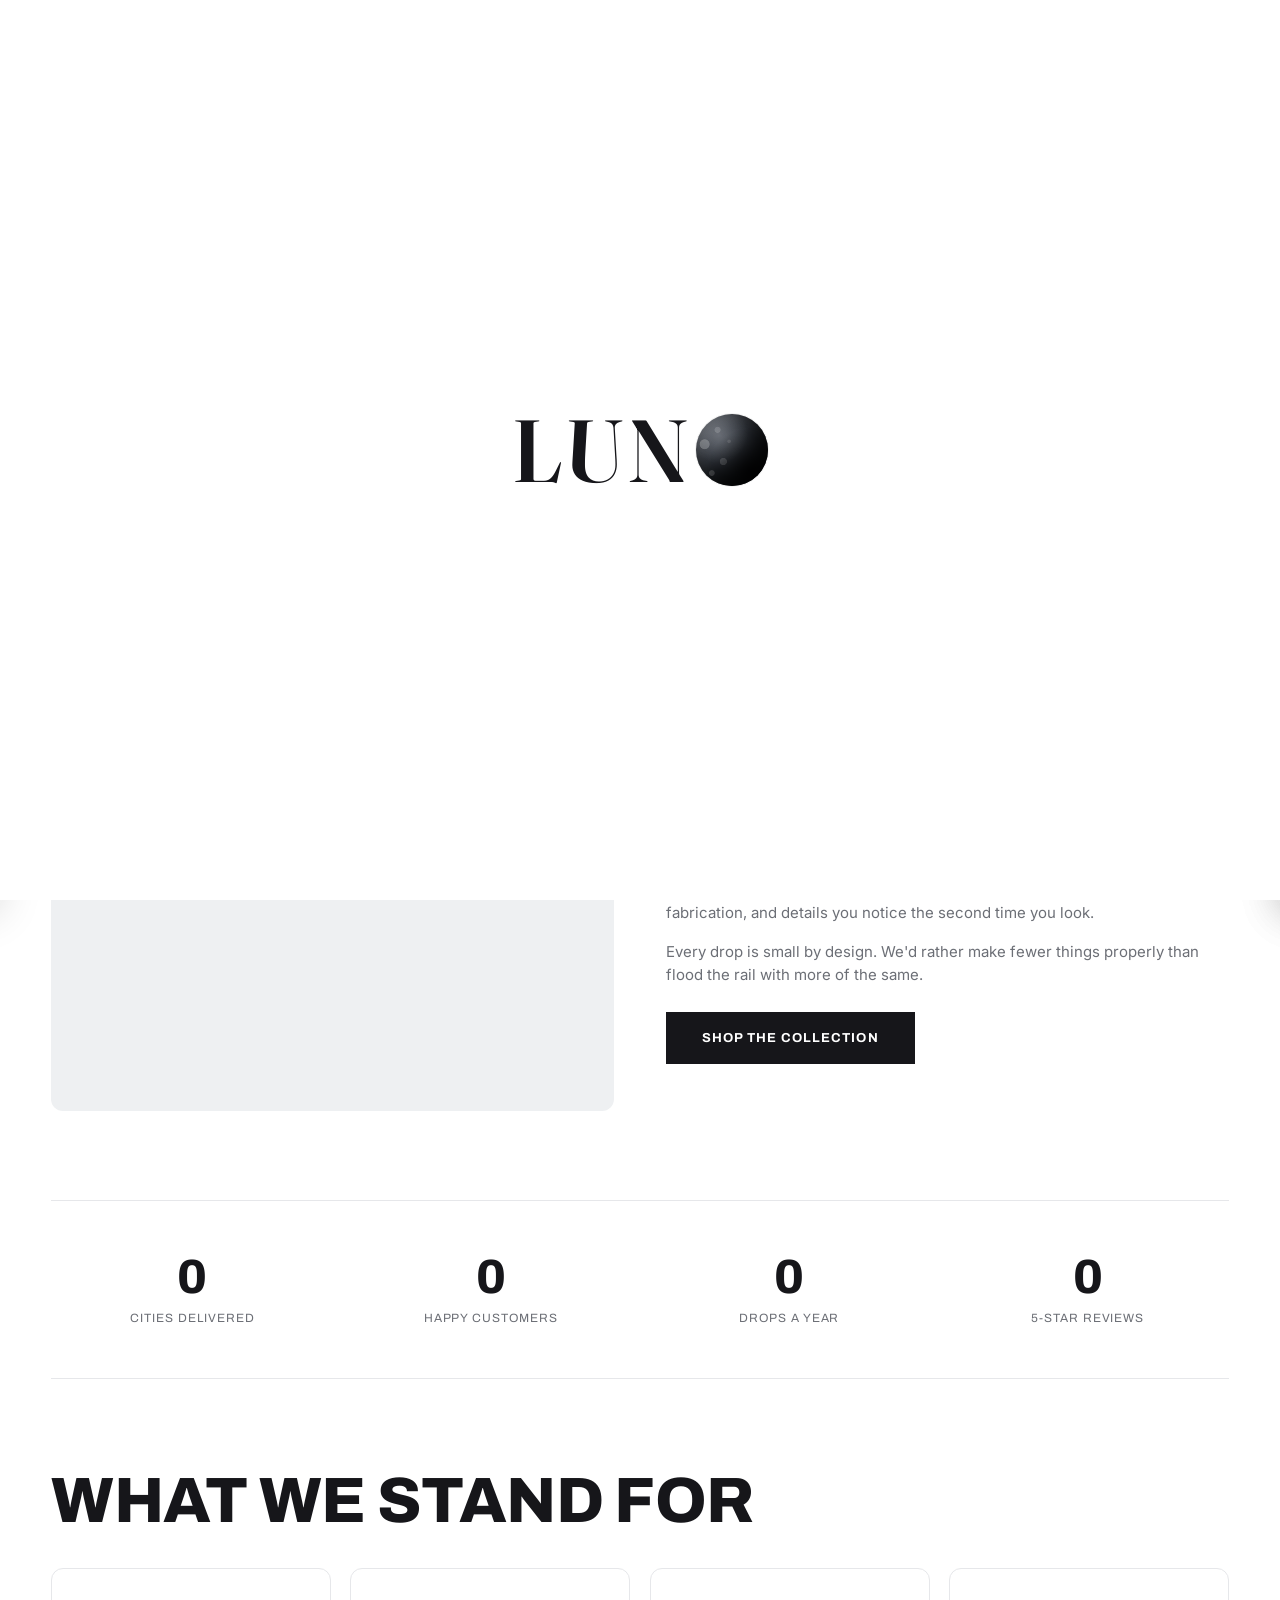
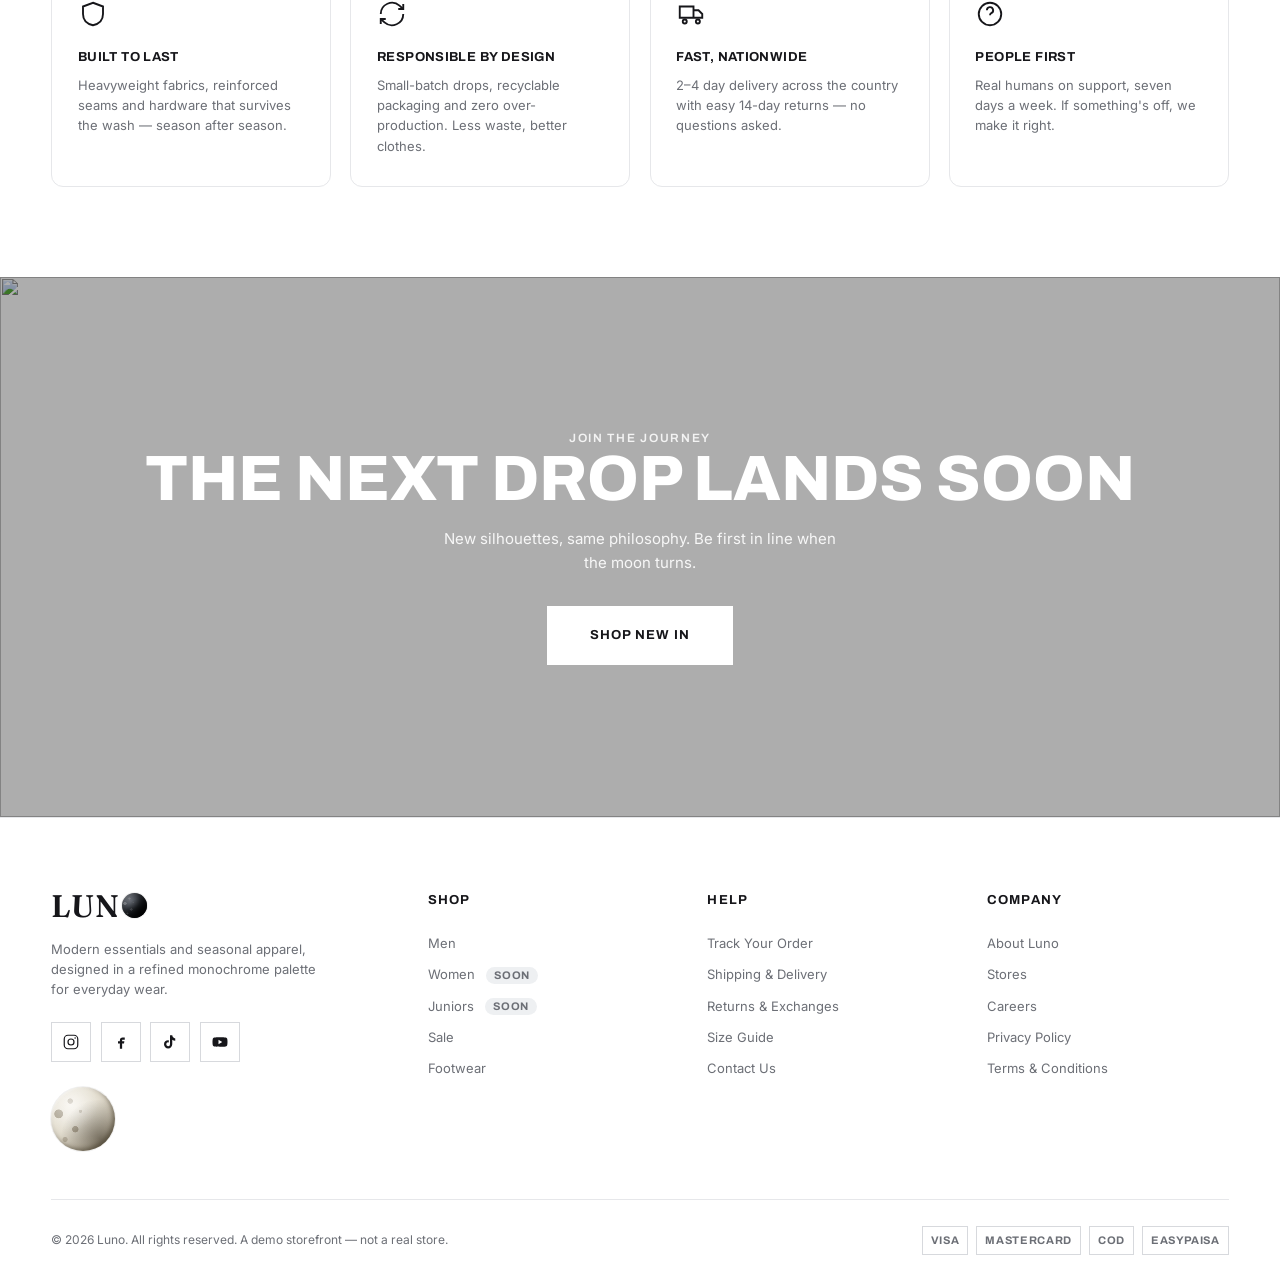
==== about.html @ 58b81e70 "0.0.5" ====
<!DOCTYPE html>
<html lang="en">
<head>
  <meta charset="UTF-8" />
  <meta name="viewport" content="width=device-width, initial-scale=1.0" />
  <title>About — Luno</title>
  <meta name="description" content="The story behind Luno — modern essentials designed by night, worn by day." />
  <link rel="preconnect" href="https://fonts.googleapis.com" />
  <link rel="preconnect" href="https://fonts.gstatic.com" crossorigin />
  <link href="https://fonts.googleapis.com/css2?family=Archivo:wght@400;500;600;700;800;900&family=Inter:wght@400;500;600;700&family=Fraunces:opsz,wght@9..144,500;9..144,600;9..144,700&display=swap" rel="stylesheet" />
  <link rel="stylesheet" href="assets/css/tokens.css" />
  <link rel="stylesheet" href="assets/css/main.css" />
</head>
<body>
  <div class="loader" id="luno-loader"></div>
  <div data-slot="header"></div>

  <main>
    <!-- Page hero with floating 3D moon -->
    <section class="page-hero">
      <div class="page-hero__inner">
        <span class="moon moon--float" aria-hidden="true"></span>
        <p class="eyebrow" style="margin-top:1.6rem">Our Story</p>
        <h1 class="page-hero__title">Designed by Night,<br>Worn by Day</h1>
        <p class="page-hero__sub">Luno started with a simple idea: everyday essentials should feel considered —
          quietly confident pieces you reach for without thinking twice.</p>
      </div>
    </section>

    <!-- Story split -->
    <section class="section container" style="padding-top:clamp(24px,4vw,48px)">
      <div class="split">
        <div class="split__img" data-tilt>
          <img src="https://picsum.photos/seed/luna-about/1200/900" alt="Inside the Luno studio" />
        </div>
        <div class="split__body">
          <p class="eyebrow">About Luno</p>
          <h2>Essentials with a Considered Edge</h2>
          <p>We design in a refined monochrome palette so every piece layers with the next.
            No loud logos, no throwaway trends — just precise fits, durable fabrication, and
            details you notice the second time you look.</p>
          <p>Every drop is small by design. We'd rather make fewer things properly than
            flood the rail with more of the same.</p>
          <a class="btn" href="collection.html?c=all&dept=men">Shop the Collection</a>
        </div>
      </div>
    </section>

    <!-- Animated stats -->
    <section class="container">
      <div class="stats">
        <div class="stat"><b data-count-to="120" data-suffix="+">0</b><span>Cities Delivered</span></div>
        <div class="stat"><b data-count-to="50" data-suffix="K+">0</b><span>Happy Customers</span></div>
        <div class="stat"><b data-count-to="24" data-suffix="">0</b><span>Drops a Year</span></div>
        <div class="stat"><b data-count-to="98" data-suffix="%">0</b><span>5-Star Reviews</span></div>
      </div>
    </section>

    <!-- Values -->
    <section class="section container">
      <div class="sec-head"><h2 class="sec-title">What We Stand For</h2></div>
      <div class="vcards">
        <div class="vcard" data-feature="shield"><span data-ico></span>
          <h3>Built to Last</h3>
          <p>Heavyweight fabrics, reinforced seams and hardware that survives the wash — season after season.</p>
        </div>
        <div class="vcard" data-feature="refresh"><span data-ico></span>
          <h3>Responsible by Design</h3>
          <p>Small-batch drops, recyclable packaging and zero over-production. Less waste, better clothes.</p>
        </div>
        <div class="vcard" data-feature="truck"><span data-ico></span>
          <h3>Fast, Nationwide</h3>
          <p>2–4 day delivery across the country with easy 14-day returns — no questions asked.</p>
        </div>
        <div class="vcard" data-feature="support"><span data-ico></span>
          <h3>People First</h3>
          <p>Real humans on support, seven days a week. If something's off, we make it right.</p>
        </div>
      </div>
    </section>

    <!-- CTA band -->
    <section class="lookbook">
      <img src="https://picsum.photos/seed/luna-about-cta/1920/1000" alt="" />
      <div class="lookbook__content">
        <p class="eyebrow" style="color:rgba(255,255,255,.85)">Join the Journey</p>
        <h2 class="lookbook__title">The Next Drop Lands Soon</h2>
        <p class="lookbook__text">New silhouettes, same philosophy. Be first in line when the moon turns.</p>
        <a class="btn btn--light btn--lg" href="collection.html?c=all&dept=men">Shop New In</a>
      </div>
    </section>
  </main>

  <div data-slot="footer"></div>

  <script src="assets/js/loader.js"></script>
  <script src="assets/js/data.js"></script>
  <script src="assets/js/store.js"></script>
  <script src="assets/js/ui.js"></script>
  <script src="assets/js/footer.js"></script>
  <script src="assets/js/fx.js"></script>
</body>
</html>
---- assets/css/tokens.css ----
/* ============================================================
   Luna — Design Tokens
   Monochrome, premium, whitespace-forward apparel aesthetic.
   ============================================================ */
:root {
  /* Surfaces */
  --bg: #ffffff;
  --bg-muted: #eef0f2;      /* cool light-grey product cards */
  --bg-muted-2: #e6e9ec;
  --bg-dark: #101012;       /* announcement bar / dark sections */

  /* Ink */
  --ink: #16161a;           /* primary text (near-black) */
  --ink-2: #6c6f76;         /* secondary / meta text */
  --ink-3: #9aa0a6;         /* tertiary / disabled */
  --on-dark: #f5f5f4;

  /* Lines */
  --line: #e6e7ea;
  --line-2: #d7d9dd;

  /* Accents */
  --accent: #16161a;        /* primary CTA = black */
  --sale: #b4232a;          /* discount / sale emphasis */
  --focus: #3b82f6;

  /* Typography */
  --font-body: 'Inter', system-ui, -apple-system, 'Segoe UI', Roboto, sans-serif;
  --font-display: 'Archivo', system-ui, sans-serif;
  --font-logo: 'Fraunces', Georgia, 'Times New Roman', serif;

  --fs-xxs: 0.6875rem;   /* 11px */
  --fs-xs: 0.75rem;      /* 12px */
  --fs-sm: 0.8125rem;    /* 13px */
  --fs-base: 0.9375rem;  /* 15px */
  --fs-md: 1.0625rem;    /* 17px */
  --fs-lg: 1.375rem;     /* 22px */
  --fs-xl: 2rem;         /* 32px */
  --fs-2xl: clamp(2.2rem, 5vw, 4rem);
  --fs-hero: clamp(2.75rem, 8vw, 6.5rem);

  --tracking-wide: 0.08em;
  --tracking-wider: 0.14em;

  /* Layout */
  --maxw: 1440px;
  --gutter: clamp(16px, 4vw, 56px);
  --header-h: 78px;
  --topbar-h: 38px;

  /* Motion */
  --ease: cubic-bezier(0.22, 0.61, 0.36, 1);
  --dur: 320ms;

  /* Elevation */
  --shadow-1: 0 1px 2px rgba(16, 16, 18, 0.06), 0 8px 24px rgba(16, 16, 18, 0.06);
  --shadow-2: 0 12px 40px rgba(16, 16, 18, 0.16);

  --radius: 0px;         /* Outfitters-like: sharp corners */
  --radius-pill: 999px;
}
---- assets/css/main.css ----
/* ============================================================
   Luna — Storefront Stylesheet
   ============================================================ */

/* ---------- Reset ---------- */
*, *::before, *::after { box-sizing: border-box; }
* { margin: 0; }
html { -webkit-text-size-adjust: 100%; scroll-behavior: smooth; }
body {
  font-family: var(--font-body);
  font-size: var(--fs-base);
  line-height: 1.55;
  color: var(--ink);
  background: var(--bg);
  -webkit-font-smoothing: antialiased;
  text-rendering: optimizeLegibility;
}
img, picture, svg { display: block; max-width: 100%; }
a { color: inherit; text-decoration: none; }
button { font: inherit; color: inherit; background: none; border: none; cursor: pointer; }
input, select { font: inherit; }
ul { list-style: none; padding: 0; }
:focus-visible { outline: 2px solid var(--focus); outline-offset: 2px; }

.container { width: 100%; max-width: var(--maxw); margin-inline: auto; padding-inline: var(--gutter); }
.eyebrow {
  font-family: var(--font-display);
  font-size: var(--fs-xs);
  letter-spacing: var(--tracking-wider);
  text-transform: uppercase;
  color: var(--ink-2);
  font-weight: 600;
}
.section { padding-block: clamp(48px, 7vw, 100px); }
.visually-hidden {
  position: absolute; width: 1px; height: 1px; padding: 0; margin: -1px;
  overflow: hidden; clip: rect(0 0 0 0); white-space: nowrap; border: 0;
}

/* ---------- Announcement bar (moving marquee) ---------- */
.topbar {
  height: var(--topbar-h);
  background: var(--bg-dark);
  color: var(--on-dark);
  display: flex;
  align-items: center;
  font-family: var(--font-display);
  font-size: var(--fs-xxs);
  letter-spacing: var(--tracking-wider);
  text-transform: uppercase;
  overflow: hidden;
}
.topbar__track {
  display: flex;
  flex: none;
  width: max-content;
  animation: ticker 32s linear infinite;
}
.topbar__msg { white-space: nowrap; padding: 0 2.4rem; position: relative; }
.topbar__msg::after {
  content: '✦'; position: absolute; right: -6px; top: 50%;
  transform: translateY(-50%); color: var(--ink-3); font-size: 9px;
}
@keyframes ticker { to { transform: translateX(-50%); } }

/* ---------- Header ---------- */
.header {
  position: sticky;
  top: 0;
  z-index: 60;
  height: var(--header-h);
  background: var(--bg);
  border-bottom: 1px solid var(--line);
  transition: background var(--dur) var(--ease), color var(--dur) var(--ease), border-color var(--dur) var(--ease);
}
.header__inner {
  height: 100%;
  display: grid;
  grid-template-columns: 1fr auto 1fr;
  align-items: center;
  gap: 1rem;
}
.header__left { display: flex; align-items: center; gap: 1.25rem; }
.header__right { display: flex; align-items: center; justify-content: flex-end; gap: 0.35rem; }

/* Overlay-over-hero layering: opaque marquee pinned on top, header below it.
   On scroll the marquee slides away and the (now solid) header docks to top. */
.has-overlay-header .topbar {
  position: fixed; top: 0; left: 0; right: 0; z-index: 70;
  transition: transform var(--dur) var(--ease);
}
.has-overlay-header .header {
  position: fixed; top: var(--topbar-h); left: 0; right: 0; z-index: 60;
}
.has-overlay-header.nav-solid .topbar { transform: translateY(-100%); }
.has-overlay-header.nav-solid .header { top: 0; }

/* Transparent look while over the hero */
.header--overlay {
  background: transparent;
  border-color: transparent;
  color: var(--on-dark);
}
.header--overlay .logo,
.header--overlay .nav__link,
.header--overlay .iconbtn { color: var(--on-dark); }
.header--overlay .search { background: rgba(255,255,255,0.12); border-color: rgba(255,255,255,0.35); color: var(--on-dark); }
.header--overlay .search input::placeholder { color: rgba(245,245,244,0.75); }
.header--overlay .search__icon { color: var(--on-dark); }

.logo {
  font-family: var(--font-logo);
  font-weight: 600;
  font-size: 1.95rem;
  line-height: 1;
  color: var(--ink);
  display: inline-flex;
  align-items: center;
}
.logo__word { display: inline-flex; align-items: center; letter-spacing: 0.03em; }
.logo__word .moon--o { width: 0.8em; height: 0.8em; margin-left: 0.05em; vertical-align: middle; }

/* Nav */
.nav { display: flex; gap: 2.25rem; }
.nav__link {
  font-family: var(--font-display);
  font-weight: 700;
  font-size: var(--fs-sm);
  letter-spacing: var(--tracking-wide);
  text-transform: uppercase;
  padding: 0.35rem 0;
  position: relative;
}
.nav__link::after {
  content: '';
  position: absolute; left: 0; bottom: -0.4rem;
  width: 100%; height: 2px; background: currentColor;
  transform: scaleX(0); transform-origin: left;
  transition: transform var(--dur) var(--ease);
}
.nav__link:hover::after, .nav__link.is-active::after { transform: scaleX(1); }

/* Header icons */
.iconbtn {
  position: relative;
  width: 42px; height: 42px;
  display: inline-grid; place-items: center;
  color: var(--ink);
  border-radius: var(--radius-pill);
  transition: background var(--dur) var(--ease);
}
.iconbtn:hover { background: rgba(0,0,0,0.06); }
.header--overlay .iconbtn:hover { background: rgba(255,255,255,0.14); }
.iconbtn svg { width: 21px; height: 21px; }
.iconbtn__badge {
  position: absolute; top: 4px; right: 4px;
  min-width: 17px; height: 17px; padding: 0 4px;
  background: var(--ink); color: var(--bg);
  font-family: var(--font-display); font-size: 10px; font-weight: 700;
  border-radius: var(--radius-pill);
  display: grid; place-items: center;
  border: 1.5px solid var(--bg);
}
.header--overlay .iconbtn__badge { background: var(--on-dark); color: var(--ink); border-color: transparent; }

/* Search */
.search {
  display: flex; align-items: center; gap: 0.5rem;
  height: 42px; padding: 0 0.9rem;
  border: 1px solid var(--line-2);
  background: var(--bg);
  min-width: 210px;
  transition: all var(--dur) var(--ease);
}
.search__icon { width: 18px; height: 18px; color: var(--ink-2); flex: none; }
.search input {
  border: none; background: none; outline: none; width: 100%;
  font-size: var(--fs-sm); color: inherit;
}
.hamburger { width: 42px; height: 42px; display: none; place-items: center; }
.hamburger svg { width: 22px; height: 22px; }

/* ---------- Hero ---------- */
.hero { position: relative; height: 100svh; min-height: 560px; overflow: hidden; background: var(--bg-muted); }
.hero__slides { height: 100%; }
.hero__slide {
  position: absolute; inset: 0;
  opacity: 0; visibility: hidden;
  transition: opacity 900ms var(--ease);
}
.hero__slide.is-active { opacity: 1; visibility: visible; }
.hero__img { width: 100%; height: 100%; object-fit: cover; }
.hero__slide::after {
  content: ''; position: absolute; inset: 0;
  background: linear-gradient(180deg, rgba(0,0,0,0.28) 0%, rgba(0,0,0,0.05) 30%, rgba(0,0,0,0.15) 100%);
}
.hero__content {
  position: absolute; inset: 0; z-index: 2;
  display: grid; place-items: center; text-align: center;
  color: #fff; padding: var(--gutter);
}
.hero__eyebrow { color: rgba(255,255,255,0.85); letter-spacing: var(--tracking-wider); margin-bottom: 1rem; }
.hero__title {
  font-family: var(--font-display);
  font-weight: 500;
  font-size: var(--fs-hero);
  line-height: 0.98;
  letter-spacing: -0.01em;
  text-shadow: 0 2px 30px rgba(0,0,0,0.25);
}
.hero__cta { margin-top: 2rem; }
.hero__dots {
  position: absolute; bottom: 28px; left: 0; right: 0; z-index: 3;
  display: flex; gap: 10px; justify-content: center;
}
.hero__dot {
  width: 9px; height: 9px; border-radius: 50%;
  background: rgba(255,255,255,0.5);
  transition: all var(--dur) var(--ease);
}
.hero__dot.is-active { background: #fff; width: 26px; border-radius: 6px; }

/* ---------- Buttons ---------- */
.btn {
  display: inline-flex; align-items: center; justify-content: center; gap: 0.5rem;
  font-family: var(--font-display);
  font-weight: 700; font-size: var(--fs-sm);
  letter-spacing: var(--tracking-wide); text-transform: uppercase;
  padding: 0.95rem 2.2rem;
  background: var(--ink); color: var(--bg);
  border: 1px solid var(--ink);
  transition: all var(--dur) var(--ease);
}
.btn:hover { background: transparent; color: var(--ink); }
.btn--light { background: #fff; color: var(--ink); border-color: #fff; }
.btn--light:hover { background: transparent; color: #fff; }
.btn--outline { background: transparent; color: var(--ink); }
.btn--outline:hover { background: var(--ink); color: var(--bg); }
.btn--block { width: 100%; }
.btn--lg { padding: 1.15rem 2.6rem; }

/* ---------- Section heading ---------- */
.sec-head { display: flex; align-items: flex-end; justify-content: space-between; gap: 1rem; margin-bottom: 2.2rem; flex-wrap: wrap; }
.sec-title {
  font-family: var(--font-display);
  font-weight: 800;
  font-size: var(--fs-2xl);
  line-height: 1;
  letter-spacing: -0.01em;
  text-transform: uppercase;
}
.sec-link {
  font-family: var(--font-display); font-weight: 700; font-size: var(--fs-sm);
  letter-spacing: var(--tracking-wide); text-transform: uppercase;
  border-bottom: 2px solid var(--ink); padding-bottom: 2px;
}

/* ---------- Marquee strip ---------- */
.strip { background: var(--bg-dark); color: var(--on-dark); overflow: hidden; padding-block: 0.9rem; }
.strip__track { display: flex; gap: 3rem; width: max-content; animation: marquee 26s linear infinite; }
.strip__item { font-family: var(--font-display); font-weight: 800; text-transform: uppercase; letter-spacing: var(--tracking-wide); font-size: var(--fs-md); white-space: nowrap; display: inline-flex; align-items: center; gap: 3rem; }
.strip__item::after { content: '✦'; color: var(--ink-3); }
@keyframes marquee { to { transform: translateX(-50%); } }

/* ---------- Category tiles ---------- */
.cat-grid { display: grid; grid-template-columns: repeat(3, 1fr); gap: clamp(10px, 1.4vw, 18px); }
.cat-tile { position: relative; aspect-ratio: 3/4; overflow: hidden; background: var(--bg-muted); display: block; }
.cat-tile img { width: 100%; height: 100%; object-fit: cover; transition: transform 700ms var(--ease); }
.cat-tile:hover img { transform: scale(1.05); }
.cat-tile__label {
  position: absolute; left: 0; right: 0; bottom: 0; z-index: 2;
  padding: 1.5rem; color: #fff;
  background: linear-gradient(0deg, rgba(0,0,0,0.55), transparent);
  font-family: var(--font-display); font-weight: 800; text-transform: uppercase;
  font-size: var(--fs-lg); letter-spacing: var(--tracking-wide);
  display: flex; align-items: center; justify-content: space-between;
}
.cat-tile__label span:last-child { transition: transform var(--dur) var(--ease); }
.cat-tile:hover .cat-tile__label span:last-child { transform: translateX(6px); }

/* ---------- Product card ---------- */
.prod {
  display: flex; flex-direction: column;
  position: relative;
}
.prod__media {
  position: relative; aspect-ratio: 3/4; overflow: hidden;
  background: var(--bg-muted); display: block;
}
.prod__img {
  width: 100%; height: 100%; object-fit: cover;
  transition: opacity var(--dur) var(--ease);
}
.prod__img--hover { position: absolute; inset: 0; opacity: 0; }
.prod:hover .prod__img--hover { opacity: 1; }
.prod__badge {
  position: absolute; top: 12px; left: 12px; z-index: 3;
  background: var(--ink); color: var(--bg);
  font-family: var(--font-display); font-weight: 700; font-size: var(--fs-xxs);
  letter-spacing: var(--tracking-wide); text-transform: uppercase;
  padding: 0.3rem 0.6rem;
}
.prod__badge--sale { background: var(--sale); }
.prod__wish {
  position: absolute; top: 10px; right: 10px; z-index: 3;
  width: 38px; height: 38px; display: grid; place-items: center;
  background: rgba(255,255,255,0.85); color: var(--ink);
  border-radius: var(--radius-pill);
  opacity: 0; transform: translateY(-4px);
  transition: all var(--dur) var(--ease); backdrop-filter: blur(4px);
}
.prod:hover .prod__wish { opacity: 1; transform: none; }
.prod__wish svg { width: 18px; height: 18px; fill: none; stroke: currentColor; stroke-width: 1.6; }
.prod__wish.is-active { color: var(--sale); }
.prod__wish.is-active svg { fill: currentColor; stroke: currentColor; }
.prod__add {
  position: absolute; left: 0; right: 0; bottom: 0; z-index: 3;
  display: flex; align-items: center; justify-content: center; gap: 0.6rem;
  background: #fff; color: var(--ink);
  font-family: var(--font-display); font-weight: 700; font-size: var(--fs-sm);
  letter-spacing: var(--tracking-wide); text-transform: uppercase;
  padding: 0.95rem; border-top: 1px solid var(--line);
  transform: translateY(100%); opacity: 0;
  transition: all var(--dur) var(--ease);
}
.prod__add svg { width: 17px; height: 17px; }
.prod:hover .prod__add { transform: none; opacity: 1; }
.prod__add:hover { background: var(--ink); color: #fff; }
.prod__info { padding: 0.9rem 0.1rem 0; }
.prod__name {
  font-family: var(--font-display); font-weight: 700; font-size: var(--fs-sm);
  text-transform: uppercase; letter-spacing: 0.02em; line-height: 1.3;
}
.prod__sub { color: var(--ink-2); font-size: var(--fs-xs); text-transform: uppercase; letter-spacing: 0.04em; margin-top: 3px; }
.prod__price { margin-top: 0.55rem; display: flex; align-items: baseline; gap: 0.55rem; flex-wrap: wrap; }
.prod__price b { font-family: var(--font-display); font-weight: 700; font-size: var(--fs-base); }
.prod__price del { color: var(--ink-3); font-size: var(--fs-xs); }
.prod__price .off { color: var(--sale); font-family: var(--font-display); font-weight: 700; font-size: var(--fs-xs); }

/* ---------- Product grid ---------- */
.grid-products { display: grid; grid-template-columns: repeat(4, 1fr); gap: clamp(12px, 1.6vw, 26px) clamp(10px, 1.2vw, 18px); }
.grid-products[data-cols="3"] { grid-template-columns: repeat(3, 1fr); }
.grid-products[data-cols="2"] { grid-template-columns: repeat(2, 1fr); }

/* ---------- Horizontal carousel ---------- */
.carousel { position: relative; }
.carousel__track {
  display: grid; grid-auto-flow: column;
  grid-auto-columns: minmax(230px, 1fr);
  gap: clamp(10px, 1.4vw, 18px);
  overflow-x: auto; scroll-snap-type: x mandatory;
  scrollbar-width: none; padding-bottom: 4px;
}
.carousel__track::-webkit-scrollbar { display: none; }
.carousel__track > * { scroll-snap-align: start; }
.carousel__nav { display: flex; gap: 0.5rem; }
.cbtn { width: 44px; height: 44px; border: 1px solid var(--line-2); display: grid; place-items: center; transition: all var(--dur) var(--ease); }
.cbtn:hover { background: var(--ink); color: #fff; border-color: var(--ink); }
.cbtn svg { width: 18px; height: 18px; }

/* ---------- Categories in focus (split) ---------- */
.focus { display: grid; grid-template-columns: 0.9fr 1.4fr; gap: clamp(20px, 3vw, 48px); align-items: stretch; }
.focus__left { position: relative; aspect-ratio: 3/4; overflow: hidden; background: var(--bg-muted); }
.focus__left img { width: 100%; height: 100%; object-fit: cover; }
.focus__tabs { display: flex; flex-direction: column; gap: 0.4rem; margin: 1.6rem 0 2rem; }
.focus__tab {
  font-family: var(--font-display); font-weight: 800;
  font-size: clamp(1.4rem, 2.4vw, 2rem); text-transform: uppercase; letter-spacing: -0.01em;
  color: var(--ink-3); text-align: left; transition: color var(--dur) var(--ease); width: max-content;
}
.focus__tab.is-active { color: var(--ink); text-decoration: underline; text-underline-offset: 6px; }
.focus__tab:hover { color: var(--ink); }

/* ---------- Lookbook banner ---------- */
.lookbook { position: relative; min-height: 60vh; display: grid; place-items: center; overflow: hidden; color: #fff; text-align: center; }
.lookbook img { position: absolute; inset: 0; width: 100%; height: 100%; object-fit: cover; }
.lookbook::after { content: ''; position: absolute; inset: 0; background: rgba(0,0,0,0.32); }
.lookbook__content { position: relative; z-index: 2; padding: var(--gutter); }
.lookbook__title { font-family: var(--font-display); font-weight: 800; font-size: var(--fs-2xl); text-transform: uppercase; line-height: 1; }
.lookbook__text { max-width: 46ch; margin: 1rem auto 2rem; color: rgba(255,255,255,0.9); }

/* ---------- Newsletter ---------- */
.newsletter { background: var(--bg-dark); color: var(--on-dark); }
.newsletter__inner { display: grid; grid-template-columns: 1fr 1fr; gap: clamp(24px, 4vw, 64px); align-items: center; }
.newsletter h2 { font-family: var(--font-display); font-weight: 800; font-size: var(--fs-2xl); text-transform: uppercase; line-height: 1; }
.newsletter p { color: rgba(245,245,244,0.7); margin-top: 0.8rem; }
.news-form { display: flex; gap: 0; border: 1px solid rgba(255,255,255,0.3); }
.news-form input { flex: 1; background: transparent; border: none; outline: none; color: #fff; padding: 1.1rem 1.2rem; }
.news-form input::placeholder { color: rgba(245,245,244,0.5); }
.news-form button { padding: 0 1.8rem; background: #fff; color: var(--ink); font-family: var(--font-display); font-weight: 700; text-transform: uppercase; letter-spacing: var(--tracking-wide); font-size: var(--fs-sm); }

/* ---------- Feature row ---------- */
.features { display: grid; grid-template-columns: repeat(4, 1fr); gap: 1rem; border-top: 1px solid var(--line); border-bottom: 1px solid var(--line); }
.feature { display: flex; align-items: center; gap: 0.9rem; padding: 1.6rem 0.5rem; }
.feature svg { width: 26px; height: 26px; flex: none; stroke: var(--ink); }
.feature h4 { font-family: var(--font-display); font-weight: 700; font-size: var(--fs-sm); text-transform: uppercase; letter-spacing: 0.03em; }
.feature p { color: var(--ink-2); font-size: var(--fs-xs); }

/* ---------- Footer ---------- */
.footer { background: var(--bg); border-top: 1px solid var(--line); padding-top: clamp(40px, 6vw, 72px); }
.footer__top { display: grid; grid-template-columns: 1.4fr repeat(3, 1fr); gap: clamp(24px, 3vw, 48px); padding-bottom: 3rem; }
.footer__brand .logo { color: var(--ink); }
.footer__brand p { color: var(--ink-2); max-width: 34ch; margin-top: 1rem; font-size: var(--fs-sm); }
.footer__social { display: flex; gap: 0.6rem; margin-top: 1.4rem; }
.footer__social a { width: 40px; height: 40px; border: 1px solid var(--line-2); display: grid; place-items: center; transition: all var(--dur) var(--ease); }
.footer__social a:hover { background: var(--ink); color: #fff; }
.footer__social svg { width: 18px; height: 18px; }
.footer__col h5 { font-family: var(--font-display); font-weight: 700; font-size: var(--fs-sm); text-transform: uppercase; letter-spacing: var(--tracking-wide); margin-bottom: 1.1rem; }
.footer__col a { display: block; color: var(--ink-2); font-size: var(--fs-sm); padding: 0.35rem 0; transition: color var(--dur) var(--ease); }
.footer__col a:hover { color: var(--ink); }
.footer__bottom { border-top: 1px solid var(--line); padding-block: 1.6rem; display: flex; align-items: center; justify-content: space-between; gap: 1rem; flex-wrap: wrap; }
.footer__bottom p { color: var(--ink-2); font-size: var(--fs-xs); }
.footer__pay { display: flex; gap: 0.5rem; align-items: center; }
.footer__pay span { font-family: var(--font-display); font-weight: 700; font-size: var(--fs-xxs); letter-spacing: 0.06em; color: var(--ink-2); border: 1px solid var(--line-2); padding: 0.3rem 0.5rem; }

/* ---------- Breadcrumb ---------- */
.crumb { display: flex; gap: 0.4rem; font-family: var(--font-display); font-size: var(--fs-xs); text-transform: uppercase; letter-spacing: 0.05em; color: var(--ink-2); padding-block: 1.4rem; }
.crumb a:hover { color: var(--ink); }
.crumb b { color: var(--ink); font-weight: 700; }

/* ---------- Collection toolbar ---------- */
.tabbar { display: flex; gap: 1.6rem; overflow-x: auto; border-bottom: 1px solid var(--line); scrollbar-width: none; }
.tabbar::-webkit-scrollbar { display: none; }
.tab {
  font-family: var(--font-display); font-weight: 700; font-size: var(--fs-sm);
  text-transform: uppercase; letter-spacing: 0.04em; color: var(--ink-2);
  padding: 1rem 0; white-space: nowrap; position: relative;
}
.tab.is-active { color: var(--ink); }
.tab.is-active::after { content: ''; position: absolute; left: 0; bottom: -1px; width: 100%; height: 2px; background: var(--ink); }
.toolbar { display: flex; align-items: center; justify-content: space-between; gap: 1rem; padding-block: 1.2rem; flex-wrap: wrap; }
.toolbar__count { color: var(--ink-2); font-size: var(--fs-sm); }
.toolbar__right { display: flex; align-items: center; gap: 1rem; }
.select {
  appearance: none; border: 1px solid var(--line-2); background: var(--bg);
  padding: 0.6rem 2.2rem 0.6rem 0.9rem; font-size: var(--fs-sm);
  font-family: var(--font-display); text-transform: uppercase; letter-spacing: 0.03em; font-weight: 600;
  background-image: url("data:image/svg+xml,%3Csvg xmlns='http://www.w3.org/2000/svg' width='12' height='12' viewBox='0 0 24 24' fill='none' stroke='%2316161a' stroke-width='2'%3E%3Cpath d='M6 9l6 6 6-6'/%3E%3C/svg%3E");
  background-repeat: no-repeat; background-position: right 0.7rem center;
}
.layoutbtns { display: flex; gap: 0.3rem; }
.layoutbtns button { width: 38px; height: 38px; display: grid; place-items: center; border: 1px solid var(--line-2); color: var(--ink-2); }
.layoutbtns button.is-active { border-color: var(--ink); color: var(--ink); }
.layoutbtns svg { width: 18px; height: 18px; }

/* ---------- Cart / Wishlist drawer ---------- */
.overlay {
  position: fixed; inset: 0; z-index: 90;
  background: rgba(16,16,18,0.5);
  opacity: 0; visibility: hidden; transition: opacity var(--dur) var(--ease);
}
.overlay.is-open { opacity: 1; visibility: visible; }
.drawer {
  position: fixed; top: 0; right: 0; z-index: 100;
  width: min(430px, 100%); height: 100%;
  background: var(--bg); display: flex; flex-direction: column;
  transform: translateX(100%); transition: transform var(--dur) var(--ease);
  box-shadow: var(--shadow-2);
}
.drawer.is-open { transform: none; }
.drawer__head { display: flex; align-items: center; justify-content: space-between; padding: 1.3rem 1.5rem; border-bottom: 1px solid var(--line); }
.drawer__head h3 { font-family: var(--font-display); font-weight: 800; text-transform: uppercase; letter-spacing: var(--tracking-wide); font-size: var(--fs-md); }
.drawer__body { flex: 1; overflow-y: auto; padding: 1.5rem; }
.drawer__foot { border-top: 1px solid var(--line); padding: 1.5rem; }
.drawer__row { display: flex; justify-content: space-between; margin-bottom: 1rem; font-family: var(--font-display); }
.drawer__row.total { font-weight: 800; font-size: var(--fs-md); text-transform: uppercase; }
.drawer__empty { text-align: center; color: var(--ink-2); padding: 4rem 1rem; }

.cart-item { display: grid; grid-template-columns: 74px 1fr auto; gap: 1rem; padding: 1rem 0; border-bottom: 1px solid var(--line); }
.cart-item__img { aspect-ratio: 3/4; background: var(--bg-muted); overflow: hidden; }
.cart-item__img img { width: 100%; height: 100%; object-fit: cover; }
.cart-item__name { font-family: var(--font-display); font-weight: 700; text-transform: uppercase; font-size: var(--fs-xs); line-height: 1.3; }
.cart-item__meta { color: var(--ink-2); font-size: var(--fs-xs); margin-top: 3px; }
.cart-item__price { font-family: var(--font-display); font-weight: 700; font-size: var(--fs-sm); margin-top: 0.4rem; }
.qty { display: inline-flex; align-items: center; border: 1px solid var(--line-2); margin-top: 0.5rem; }
.qty button { width: 28px; height: 28px; display: grid; place-items: center; font-size: 1rem; }
.qty span { min-width: 30px; text-align: center; font-size: var(--fs-sm); font-family: var(--font-display); }
.cart-item__remove { color: var(--ink-3); font-size: var(--fs-xs); text-decoration: underline; align-self: start; }

/* ---------- Toast ---------- */
.toast {
  position: fixed; bottom: 24px; left: 50%; transform: translate(-50%, 20px);
  z-index: 120; background: var(--ink); color: var(--bg);
  padding: 0.9rem 1.4rem; font-family: var(--font-display); font-weight: 600;
  font-size: var(--fs-sm); letter-spacing: 0.02em;
  opacity: 0; visibility: hidden; transition: all var(--dur) var(--ease);
  display: flex; align-items: center; gap: 0.6rem;
}
.toast.is-open { opacity: 1; visibility: visible; transform: translate(-50%, 0); }
.toast svg { width: 18px; height: 18px; }

/* ---------- Mobile menu ---------- */
.mmenu {
  position: fixed; top: 0; left: 0; z-index: 100;
  width: min(360px, 100%); height: 100%; background: var(--bg);
  transform: translateX(-100%); transition: transform var(--dur) var(--ease);
  display: flex; flex-direction: column; box-shadow: var(--shadow-2);
}
.mmenu.is-open { transform: none; }
.mmenu__head { display: flex; align-items: center; justify-content: space-between; padding: 1.3rem 1.5rem; border-bottom: 1px solid var(--line); }
.mmenu__body { padding: 1rem 1.5rem; }
.mmenu__link { display: flex; align-items: center; justify-content: space-between; font-family: var(--font-display); font-weight: 800; text-transform: uppercase; font-size: 1.4rem; padding: 1rem 0; border-bottom: 1px solid var(--line); }

/* ---------- Product detail page ---------- */
.pdp { display: grid; grid-template-columns: 1.15fr 1fr; gap: clamp(24px, 4vw, 64px); padding-block: 2rem; }
.pdp__gallery { display: grid; grid-template-columns: 74px 1fr; gap: 1rem; align-items: start; }
.pdp__thumbs { display: flex; flex-direction: column; gap: 0.7rem; }
.pdp__thumb { aspect-ratio: 3/4; background: var(--bg-muted); overflow: hidden; border: 1px solid transparent; cursor: pointer; }
.pdp__thumb.is-active { border-color: var(--ink); }
.pdp__thumb img { width: 100%; height: 100%; object-fit: cover; }
.pdp__main { aspect-ratio: 3/4; background: var(--bg-muted); overflow: hidden; }
.pdp__main img { width: 100%; height: 100%; object-fit: cover; }
.pdp__title { font-family: var(--font-display); font-weight: 800; text-transform: uppercase; font-size: var(--fs-xl); line-height: 1.05; letter-spacing: -0.01em; }
.pdp__sub { color: var(--ink-2); text-transform: uppercase; letter-spacing: 0.05em; font-size: var(--fs-sm); margin-top: 0.5rem; }
.pdp__price { display: flex; align-items: baseline; gap: 0.7rem; margin: 1.3rem 0; }
.pdp__price b { font-family: var(--font-display); font-weight: 800; font-size: var(--fs-lg); }
.pdp__price del { color: var(--ink-3); }
.pdp__price .off { color: var(--sale); font-family: var(--font-display); font-weight: 700; }
.pdp__label { font-family: var(--font-display); font-weight: 700; text-transform: uppercase; letter-spacing: 0.05em; font-size: var(--fs-xs); margin-bottom: 0.7rem; display: block; }
.swatches { display: flex; gap: 0.6rem; margin-bottom: 1.6rem; }
.swatch { width: 34px; height: 34px; border-radius: 50%; border: 1px solid var(--line-2); position: relative; }
.swatch.is-active { box-shadow: 0 0 0 2px var(--bg), 0 0 0 4px var(--ink); }
.sizes { display: flex; gap: 0.5rem; flex-wrap: wrap; margin-bottom: 1.8rem; }
.size { min-width: 48px; height: 46px; padding: 0 0.6rem; border: 1px solid var(--line-2); font-family: var(--font-display); font-weight: 600; font-size: var(--fs-sm); transition: all var(--dur) var(--ease); }
.size:hover { border-color: var(--ink); }
.size.is-active { background: var(--ink); color: #fff; border-color: var(--ink); }
.pdp__actions { display: flex; gap: 0.8rem; margin-bottom: 2rem; }
.pdp__actions .btn { flex: 1; }
.iconbtn--square { width: 54px; height: 54px; border: 1px solid var(--ink); border-radius: 0; }
.accordion { border-top: 1px solid var(--line); }
.accordion__item { border-bottom: 1px solid var(--line); }
.accordion__head { width: 100%; display: flex; align-items: center; justify-content: space-between; padding: 1.2rem 0; font-family: var(--font-display); font-weight: 700; text-transform: uppercase; letter-spacing: 0.03em; font-size: var(--fs-sm); }
.accordion__head svg { width: 18px; height: 18px; transition: transform var(--dur) var(--ease); }
.accordion__item.is-open .accordion__head svg { transform: rotate(45deg); }
.accordion__body { max-height: 0; overflow: hidden; transition: max-height var(--dur) var(--ease); color: var(--ink-2); font-size: var(--fs-sm); }
.accordion__body p { padding-bottom: 1.2rem; }

/* ---------- Empty page hint ---------- */
.empty-note { text-align: center; color: var(--ink-2); padding: 4rem 1rem; }

/* ---------- Responsive ---------- */
@media (max-width: 1100px) {
  .grid-products { grid-template-columns: repeat(3, 1fr); }
  .focus { grid-template-columns: 1fr; }
  .focus__left { max-height: 60vh; }
}
@media (max-width: 900px) {
  :root { --header-h: 64px; }
  .nav, .search { display: none; }
  .hamburger { display: grid; }
  .header__inner { grid-template-columns: auto 1fr auto; }
  .header__left { gap: 0.5rem; }
  .logo { font-size: 1.55rem; }
  .newsletter__inner { grid-template-columns: 1fr; }
  .footer__top { grid-template-columns: 1fr 1fr; }
  .pdp { grid-template-columns: 1fr; }
  .pdp__gallery { grid-template-columns: 64px 1fr; }
  .features { grid-template-columns: 1fr 1fr; }
}
@media (max-width: 620px) {
  .grid-products, .grid-products[data-cols="3"] { grid-template-columns: repeat(2, 1fr); }
  .cat-grid { grid-template-columns: 1fr; }
  .sec-title { font-size: 2rem; }
  .footer__top { grid-template-columns: 1fr; }
  .footer__bottom { flex-direction: column; align-items: flex-start; }
  .prod__add { transform: none; opacity: 1; position: static; border: 1px solid var(--line); }
  .prod__wish { opacity: 1; transform: none; }
  .features { grid-template-columns: 1fr; }
  .pdp__gallery { grid-template-columns: 1fr; }
  .pdp__thumbs { flex-direction: row; }
}

/* ============================================================
   Additions: moon-O logo, feature (FEAR-style) grid, coming soon
   — kept in the existing LIGHT theme.
   ============================================================ */

/* Mobile-only search icon (full search bar shows on desktop) */
.iconbtn--mobile-search { display: none; }

/* "Soon" tag next to gated nav items */
.soon-tag {
  font-family: var(--font-display); font-weight: 700; font-size: var(--fs-xxs);
  letter-spacing: var(--tracking-wide); text-transform: uppercase;
  background: var(--bg-muted); color: var(--ink-2);
  padding: 0.15rem 0.5rem; border-radius: var(--radius-pill); margin-left: 0.45rem;
}

/* ---------- Feature section head + pill ---------- */
.fear-head { display: flex; align-items: center; justify-content: space-between; margin-bottom: 1.6rem; }
.fear-title { font-family: var(--font-display); font-weight: 800; text-transform: uppercase; letter-spacing: -0.01em; font-size: clamp(1.5rem, 3vw, 2.2rem); }
.pill {
  font-family: var(--font-display); font-weight: 700; text-transform: uppercase;
  letter-spacing: var(--tracking-wide); font-size: var(--fs-xs);
  padding: 0.55rem 1.2rem; border: 1px solid var(--line-2); border-radius: var(--radius-pill);
  transition: all var(--dur) var(--ease);
}
.pill:hover { background: var(--ink); color: #fff; border-color: var(--ink); }

/* ---------- Feature (FEAR-style) product cards — LIGHT ---------- */
.grid-fear { display: grid; grid-template-columns: repeat(4, 1fr); gap: clamp(12px, 1.5vw, 22px); }
.fcard { display: flex; flex-direction: column; position: relative; }
.fcard__media {
  position: relative; aspect-ratio: 4/5; overflow: hidden;
  border-radius: 12px; background: var(--bg-muted); display: block;
}
.fcard__img { width: 100%; height: 100%; object-fit: cover; transition: opacity var(--dur) var(--ease), transform 800ms var(--ease); }
.fcard__img--hover { position: absolute; inset: 0; opacity: 0; }
.fcard:hover .fcard__img--hover { opacity: 1; }
.fcard:hover .fcard__img { transform: scale(1.03); }
.fcard.is-sold .fcard__img { filter: grayscale(0.3) brightness(0.94); }
.fcard__sold {
  position: absolute; top: 12px; left: 12px; z-index: 3;
  background: #fff; color: var(--ink);
  font-family: var(--font-display); font-weight: 700; font-size: var(--fs-xxs);
  letter-spacing: var(--tracking-wide); text-transform: uppercase;
  padding: 0.35rem 0.7rem; border-radius: var(--radius-pill); box-shadow: var(--shadow-1);
}
.fcard__dots { position: absolute; bottom: 12px; left: 0; right: 0; z-index: 3; display: flex; gap: 6px; justify-content: center; }
.fdot { width: 6px; height: 6px; border-radius: 50%; background: rgba(255,255,255,0.6); box-shadow: 0 0 4px rgba(0,0,0,0.35); }
.fdot.is-active { background: #fff; }
.fcard .prod__wish { top: 12px; right: 12px; }
.fcard:hover .prod__wish { opacity: 1; transform: none; }
.fcard__info { padding: 0.9rem 0.2rem 0; }
.fcard__name { display: block; font-family: var(--font-display); font-weight: 700; text-transform: uppercase; letter-spacing: 0.02em; font-size: var(--fs-sm); line-height: 1.3; color: var(--ink); }
.fcard__price { margin-top: 0.4rem; display: flex; align-items: baseline; gap: 0.5rem; }
.fcard__price b { font-family: var(--font-display); font-weight: 700; font-size: var(--fs-base); }
.fcard__price del { color: var(--ink-3); font-size: var(--fs-xs); }

/* ---------- Coming soon page (light) ---------- */
.soon { position: relative; min-height: calc(100vh - var(--header-h) - var(--topbar-h)); display: grid; place-items: center; text-align: center; overflow: hidden; }
.soon__bg { position: absolute; inset: 0; }
.soon__bg img { width: 100%; height: 100%; object-fit: cover; }
.soon__bg::after { content: ''; position: absolute; inset: 0; background: rgba(255,255,255,0.62); }
.soon__content { position: relative; z-index: 2; padding: 3rem var(--gutter); max-width: 620px; color: var(--ink); }
.soon__title { font-family: var(--font-display); font-weight: 900; text-transform: uppercase; font-size: var(--fs-2xl); line-height: 0.95; letter-spacing: -0.01em; }
.soon__text { color: var(--ink-2); margin: 1.2rem auto 2rem; max-width: 46ch; }
.soon__form { display: flex; max-width: 420px; margin: 0 auto; border: 1px solid var(--line-2); background: var(--bg); }
.soon__form input { flex: 1; background: transparent; border: none; outline: none; color: var(--ink); padding: 1rem 1.1rem; }
.soon__form input::placeholder { color: var(--ink-3); }
.soon__form button { padding: 0 1.6rem; background: var(--ink); color: #fff; font-family: var(--font-display); font-weight: 700; text-transform: uppercase; letter-spacing: var(--tracking-wide); font-size: var(--fs-sm); }

/* ---------- Responsive (additions) ---------- */
@media (max-width: 1100px) {
  .grid-fear { grid-template-columns: repeat(3, 1fr); }
}
@media (max-width: 900px) {
  .iconbtn--mobile-search { display: inline-grid; }
  .grid-fear { grid-template-columns: repeat(2, 1fr); }
}
@media (max-width: 620px) {
  .fcard .prod__wish { opacity: 1; transform: none; }
}

/* ============================================================
   3D rotating moon (logo "O" + loader) and the loading screen
   ============================================================ */
.moon {
  position: relative;
  display: inline-block;
  border-radius: 50%;
  overflow: hidden;
  vertical-align: middle;
  user-select: none;
  -webkit-user-select: none;
  touch-action: none;

  /* Default theme: Dark Moon (for black/dark text) - charcoal-silver, blends beautifully with black letters */
  --moon-bg: radial-gradient(circle at 32% 30%, #565b64 0%, #353a42 40%, #1c2026 72%, #0e1014 100%);
  --moon-shadow-inset: 
    inset -0.16em -0.16em 0.3em rgba(0, 0, 0, 0.85),
    inset 0.05em 0.05em 0.14em rgba(255, 255, 255, 0.15),
    0 0 0 1px rgba(0, 0, 0, 0.06);
  --moon-crater-1: rgba(255, 255, 255, 0.22);
  --moon-crater-2: rgba(255, 255, 255, 0.15);
  --moon-crater-3: rgba(255, 255, 255, 0.18);
  --moon-crater-4: rgba(255, 255, 255, 0.12);
  --moon-crater-5: rgba(255, 255, 255, 0.16);
  --moon-shading: 
    radial-gradient(circle at 30% 26%, rgba(255, 255, 255, 0.12), transparent 42%),
    radial-gradient(circle at 76% 80%, rgba(0, 0, 0, 0.75), transparent 55%);

  background: var(--moon-bg);
  box-shadow: var(--moon-shadow-inset);
  transition: background var(--dur) var(--ease), box-shadow var(--dur) var(--ease);
}

/* Light Moon style (for white/light text, e.g., overlay header) & decorative brand footer moon */
.header--overlay .logo .moon,
.footer__moon .moon {
  --moon-bg: radial-gradient(circle at 32% 30%, #f5f2ea 0%, #e6e1d4 40%, #cbc3b2 72%, #a9a08c 100%);
  --moon-shadow-inset: 
    inset -0.16em -0.16em 0.3em rgba(60, 52, 34, 0.5),
    inset 0.05em 0.05em 0.14em rgba(255, 255, 255, 0.55),
    0 0 0 1px rgba(0, 0, 0, 0.06);
  --moon-crater-1: rgba(120, 108, 86, 0.55);
  --moon-crater-2: rgba(120, 108, 86, 0.40);
  --moon-crater-3: rgba(120, 108, 86, 0.50);
  --moon-crater-4: rgba(120, 108, 86, 0.32);
  --moon-crater-5: rgba(120, 108, 86, 0.35);
  --moon-shading: 
    radial-gradient(circle at 30% 26%, rgba(255, 255, 255, 0.45), transparent 42%),
    radial-gradient(circle at 76% 80%, rgba(38, 30, 16, 0.50), transparent 55%);
}

/* Scrolling crater surface -> continuous axial spin (GPU transform) */
.moon::before {
  content: '';
  position: absolute; top: 0; left: 0; height: 200%; width: 200%;
  background-image:
    radial-gradient(circle at 12% 42%, var(--moon-crater-1) 0 6%, transparent 7%),
    radial-gradient(circle at 30% 22%, var(--moon-crater-2) 0 3.5%, transparent 4.5%),
    radial-gradient(circle at 38% 66%, var(--moon-crater-3) 0 5%, transparent 6%),
    radial-gradient(circle at 46% 38%, var(--moon-crater-4) 0 2.5%, transparent 3.5%),
    radial-gradient(circle at 22% 82%, var(--moon-crater-5) 0 3%, transparent 4%);
  background-size: 50% 50%;
  background-repeat: repeat;
  animation: moonroll 9s linear infinite;
  transition: background-image var(--dur) var(--ease);
}
/* Fixed spherical shading on top (the 3D read) */
.moon::after {
  content: '';
  position: absolute; inset: 0; border-radius: 50%;
  background: var(--moon-shading);
  pointer-events: none;
  transition: background var(--dur) var(--ease);
}
.moon.moon--js-rotate::before {
  animation: none !important;
  transform: translate(calc(var(--moon-tx, 0) * 1%), calc(var(--moon-ty, 0) * 1%)) !important;
}
.moon.is-tilting {
  cursor: grab;
  transition: transform 0.15s ease-out, box-shadow var(--dur) var(--ease) !important;
}
.moon.is-grabbing {
  cursor: grabbing;
  transition: none !important;
}
@keyframes moonroll { to { transform: translate(-50%, 0); } }

/* ---------- Loading screen ---------- */
.loader {
  position: fixed; inset: 0; z-index: 9999;
  background: #ffffff;
  display: grid; place-items: center;
  transition: opacity 0.5s var(--ease), visibility 0.5s var(--ease);
}
.loader.is-done { opacity: 0; visibility: hidden; }
.loader__logo {
  display: inline-flex; align-items: center;
  font-family: var(--font-logo); font-weight: 600; color: var(--ink);
  font-size: clamp(2.6rem, 10vw, 5.5rem); letter-spacing: 0.04em;
  opacity: 0;
  transition: opacity 0.3s ease;
}
.loader.fonts-loaded .loader__logo {
  opacity: 1;
}
/* Hidden until the display font is ready (prevents a fallback-font flash) */
.loader.fonts-loaded .loader__lun { animation: loaderLun 1.7s var(--ease) both; }
.loader.fonts-loaded .loader__moon { width: 0.82em; height: 0.82em; margin-left: 0.05em; animation: loaderMoon 1.7s var(--ease) both; }
/* LUN starts left-of-centre and slides in toward the O */
@keyframes loaderLun {
  0%   { opacity: 0; transform: translateX(-1em); }
  35%  { opacity: 1; transform: translateX(-1em); }
  100% { opacity: 1; transform: translateX(0); }
}
/* Moon starts right-of-centre and rolls (rotates) in toward LUN */
@keyframes loaderMoon {
  0%   { opacity: 0; transform: translateX(1em) rotate(360deg); }
  35%  { opacity: 1; transform: translateX(1em) rotate(360deg); }
  100% { opacity: 1; transform: translateX(0) rotate(0deg); }
}
@media (prefers-reduced-motion: reduce) {
  .moon::before { animation: none; }
  .loader.fonts-loaded .loader__lun, 
  .loader.fonts-loaded .loader__moon { animation-duration: 0.4s; }
}

/* Decorative brand moon in the footer */
.footer__moon { margin-top: 1.6rem; }
.footer__moon .moon { width: 64px; height: 64px; }

/* ============================================================
   Motion FX: scroll reveals + pointer tilt (html.fx set by fx.js)
   ============================================================ */
.fx [data-reveal] {
  opacity: 0;
  transform: perspective(900px) translateY(34px) rotateX(6deg);
  transition: opacity 0.7s var(--ease), transform 0.9s var(--ease);
  will-change: opacity, transform;
}
.fx [data-reveal].in-view {
  opacity: 1;
  transform: perspective(900px) translateY(0) rotateX(0deg);
}
.fx .hero__img, .fx .lookbook > img, .fx .soon__bg img { will-change: transform; }

/* Tilt targets: smooth return, snappy follow while tilting */
.fx .fcard__media, .fx .prod__media, .fx .vcard, .fx .ccard {
  transition: transform 0.55s var(--ease), box-shadow 0.55s var(--ease), opacity 0.7s var(--ease);
  transform-style: preserve-3d;
}
.fx .is-tilting { transition: none !important; box-shadow: var(--shadow-2); z-index: 2; }

/* Floating moon (About / Contact heroes) */
.moon--float { animation: moonfloat 7s ease-in-out infinite; }
@keyframes moonfloat {
  0%, 100% { transform: translateY(0); }
  50% { transform: translateY(-16px); }
}

/* ============================================================
   About / Contact pages
   ============================================================ */
.page-hero { text-align: center; padding: clamp(48px, 8vw, 104px) var(--gutter) clamp(16px, 3vw, 36px); }
.page-hero__inner { max-width: 760px; margin-inline: auto; }
.page-hero .moon { width: clamp(72px, 9vw, 112px); height: clamp(72px, 9vw, 112px); }
.page-hero__title {
  font-family: var(--font-display); font-weight: 900; text-transform: uppercase;
  font-size: var(--fs-2xl); line-height: 0.95; letter-spacing: -0.01em; margin-top: 1.4rem;
}
.page-hero__sub { color: var(--ink-2); max-width: 54ch; margin: 1rem auto 0; }

/* Split story block */
.split { display: grid; grid-template-columns: 1fr 1fr; gap: clamp(24px, 4vw, 72px); align-items: center; }
.split__img { border-radius: 12px; overflow: hidden; aspect-ratio: 4/3; background: var(--bg-muted); }
.split__img img { width: 100%; height: 100%; object-fit: cover; }
.split__body h2 {
  font-family: var(--font-display); font-weight: 800; text-transform: uppercase;
  font-size: var(--fs-xl); line-height: 1.05; margin: 0.6rem 0 1.1rem;
}
.split__body p { color: var(--ink-2); margin-bottom: 1rem; }
.split__body .btn { margin-top: 0.6rem; }

/* Stats band */
.stats {
  display: grid; grid-template-columns: repeat(4, 1fr); gap: 1rem;
  border-block: 1px solid var(--line); padding-block: clamp(28px, 4vw, 52px); text-align: center;
}
.stat b { display: block; font-family: var(--font-display); font-weight: 800; font-size: clamp(1.9rem, 4vw, 3rem); line-height: 1; }
.stat span {
  display: block; margin-top: 0.5rem; color: var(--ink-2);
  font-family: var(--font-display); font-size: var(--fs-xs);
  text-transform: uppercase; letter-spacing: var(--tracking-wide);
}

/* Value cards */
.vcards { display: grid; grid-template-columns: repeat(4, 1fr); gap: clamp(12px, 1.5vw, 22px); }
.vcard { position: relative; border: 1px solid var(--line); border-radius: 12px; padding: 1.9rem 1.6rem; background: var(--bg); }
.vcard [data-ico] svg { width: 30px; height: 30px; stroke: var(--ink); margin-bottom: 1.1rem; }
.vcard h3 { font-family: var(--font-display); font-weight: 700; text-transform: uppercase; letter-spacing: 0.03em; font-size: var(--fs-sm); }
.vcard p { color: var(--ink-2); font-size: var(--fs-sm); margin-top: 0.5rem; }

/* Contact layout */
.contact-grid { display: grid; grid-template-columns: 1.15fr 0.85fr; gap: clamp(24px, 4vw, 64px); align-items: start; }
.contact-form { border: 1px solid var(--line); border-radius: 12px; padding: clamp(20px, 3vw, 40px); background: var(--bg); }
.field { margin-bottom: 1.2rem; }
.input, .textarea {
  width: 100%; border: 1px solid var(--line-2); background: var(--bg);
  padding: 0.95rem 1rem; font: inherit; color: var(--ink);
  transition: border-color var(--dur) var(--ease);
}
.input:focus, .textarea:focus { outline: none; border-color: var(--ink); }
.textarea { min-height: 150px; resize: vertical; }
.ccards { display: grid; gap: 14px; }
.ccard {
  position: relative; display: flex; gap: 1rem; align-items: flex-start;
  border: 1px solid var(--line); border-radius: 12px; padding: 1.4rem; background: var(--bg);
}
.ccard [data-ico] { flex: none; }
.ccard [data-ico] svg { width: 24px; height: 24px; stroke: var(--ink); margin-top: 2px; }
.ccard h4 { font-family: var(--font-display); font-weight: 700; text-transform: uppercase; letter-spacing: 0.03em; font-size: var(--fs-sm); }
.ccard p { color: var(--ink-2); font-size: var(--fs-sm); margin-top: 0.25rem; }

@media (max-width: 900px) {
  .split, .contact-grid { grid-template-columns: 1fr; }
  .stats { grid-template-columns: repeat(2, 1fr); }
  .vcards { grid-template-columns: repeat(2, 1fr); }
}
@media (max-width: 620px) {
  .vcards { grid-template-columns: 1fr; }
}
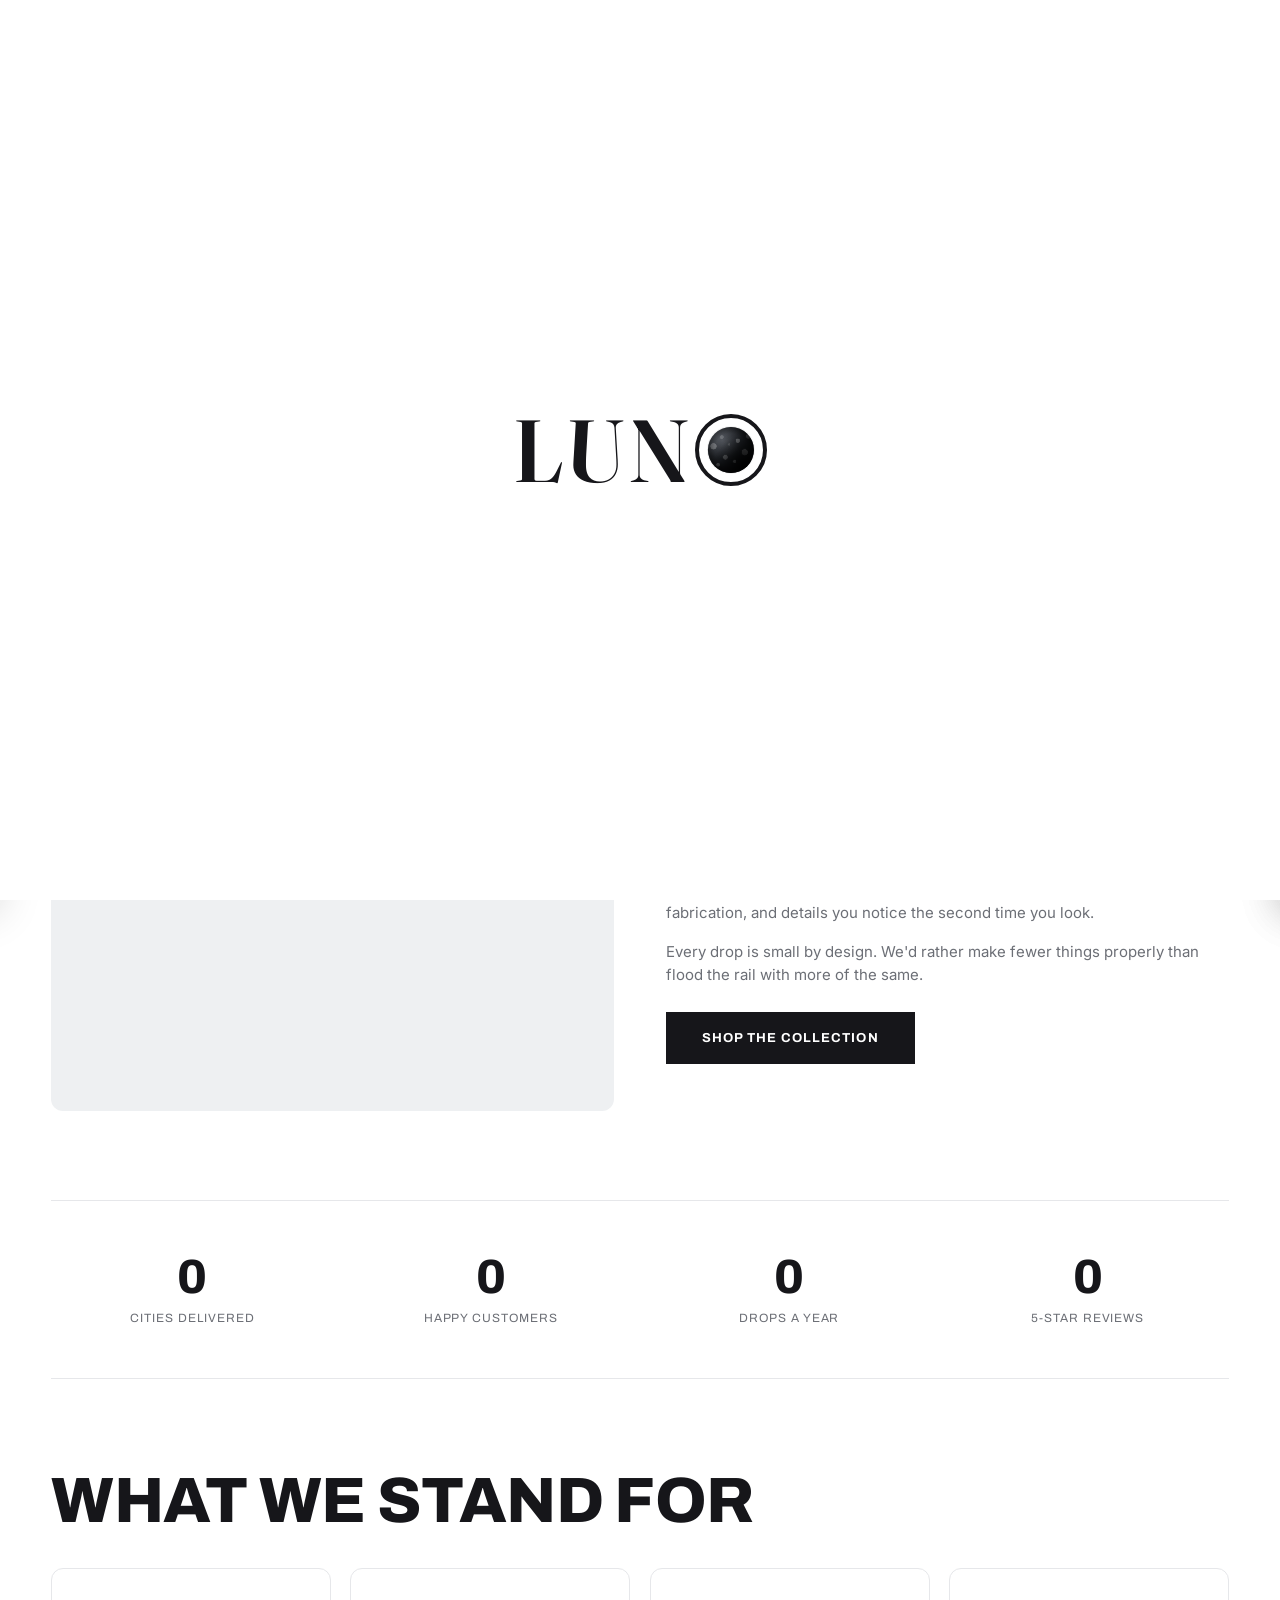
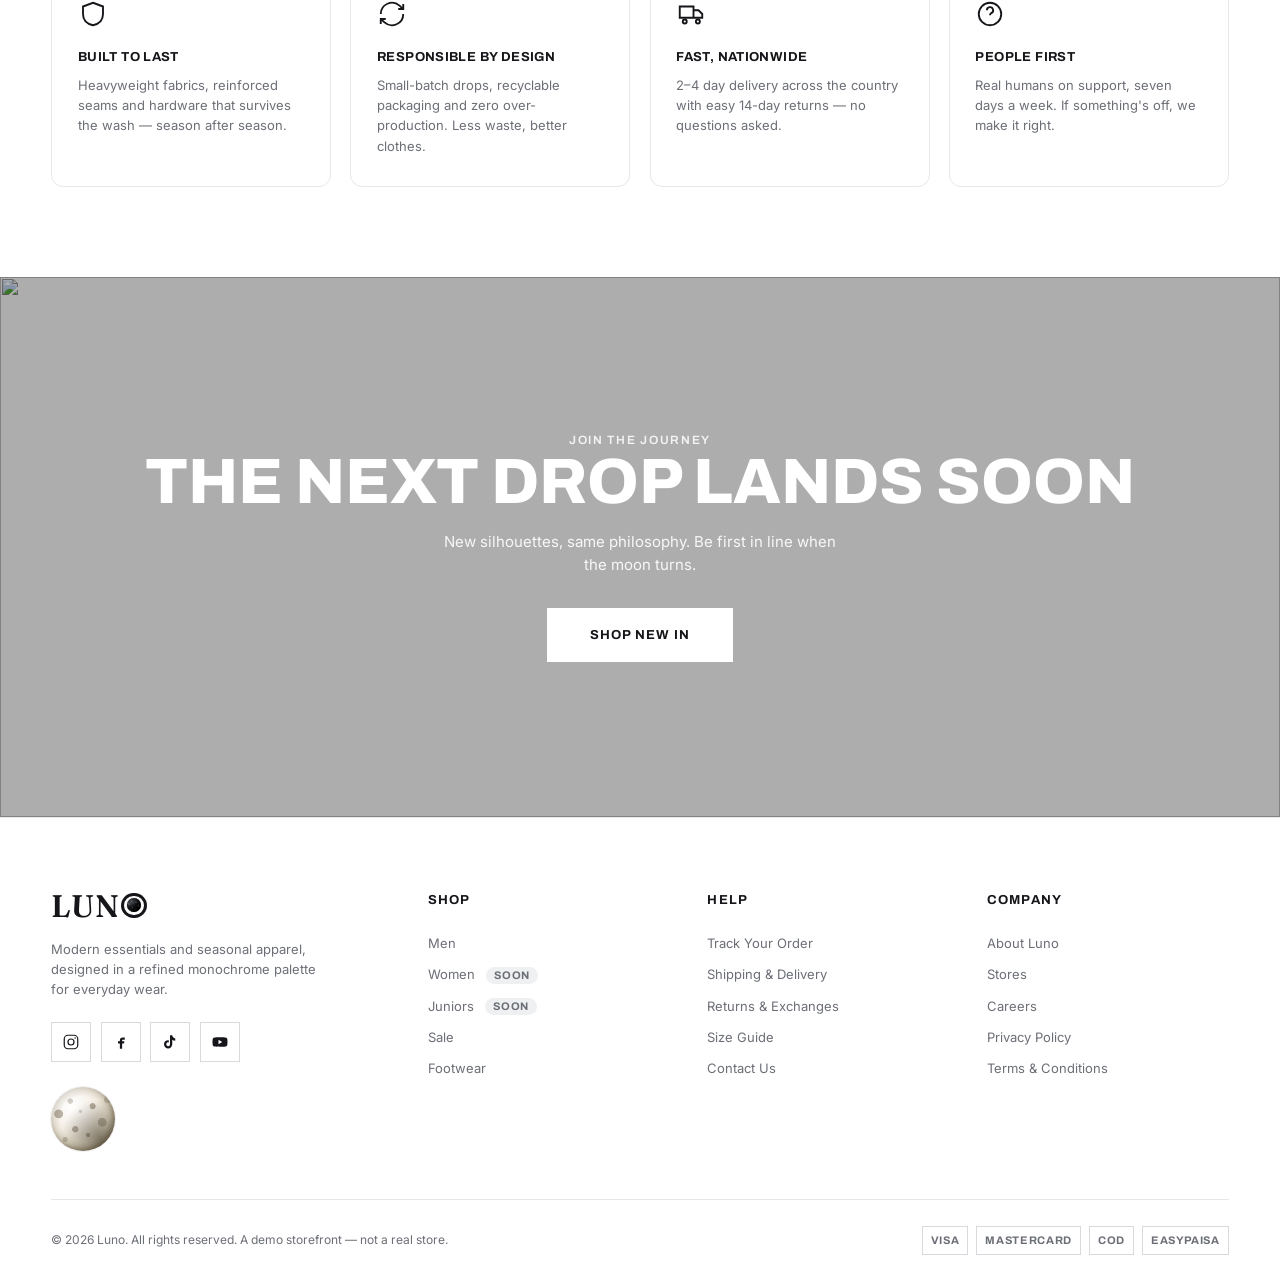
==== commit dae6299a: "0.1.1 added database" ====
--- a/about.html
+++ b/about.html
@@ -94,6 +94,9 @@
   <div data-slot="footer"></div>
 
   <script src="assets/js/loader.js"></script>
+  <script src="https://cdn.jsdelivr.net/npm/@supabase/supabase-js@2/dist/umd/supabase.min.js"></script>
+  <script src="assets/js/supabase-config.js"></script>
+  <script src="assets/js/auth.js"></script>
   <script src="assets/js/data.js"></script>
   <script src="assets/js/store.js"></script>
   <script src="assets/js/ui.js"></script>
--- a/assets/css/main.css
+++ b/assets/css/main.css
@@ -15,8 +15,8 @@
   -webkit-font-smoothing: antialiased;
   text-rendering: optimizeLegibility;
 }
-img, picture, svg { display: block; max-width: 100%; }
-a { color: inherit; text-decoration: none; }
+img, picture, svg { display: block; max-width: 100%; -webkit-user-drag: none; user-drag: none; }
+a { color: inherit; text-decoration: none; -webkit-user-drag: none; user-drag: none; }
 button { font: inherit; color: inherit; background: none; border: none; cursor: pointer; }
 input, select { font: inherit; }
 ul { list-style: none; padding: 0; }
@@ -107,6 +107,7 @@
 .header--overlay .search { background: rgba(255,255,255,0.12); border-color: rgba(255,255,255,0.35); color: var(--on-dark); }
 .header--overlay .search input::placeholder { color: rgba(245,245,244,0.75); }
 .header--overlay .search__icon { color: var(--on-dark); }
+.header--overlay .logo__o { border-color: var(--on-dark); }
 
 .logo {
   font-family: var(--font-logo);
@@ -118,7 +119,34 @@
   align-items: center;
 }
 .logo__word { display: inline-flex; align-items: center; letter-spacing: 0.03em; }
-.logo__word .moon--o { width: 0.8em; height: 0.8em; margin-left: 0.05em; vertical-align: middle; }
+.logo__o {
+  position: relative;
+  display: inline-flex;
+  align-items: center;
+  justify-content: center;
+  width: 0.82em;
+  height: 0.82em;
+  border: 3px solid var(--ink);
+  border-radius: 50%;
+  margin-left: 0.03em;
+  vertical-align: middle;
+}
+.logo__o > span:last-child { /* hide the actual "O" glyph */
+  position: absolute;
+  width: 1px; height: 1px;
+  overflow: hidden;
+  clip: rect(0,0,0,0);
+  white-space: nowrap;
+}
+.logo__o .moon--o {
+  position: absolute;
+  width: 72%;
+  height: 72%;
+  top: 50%;
+  left: 50%;
+  transform: translate(-50%, -50%);
+  z-index: 1;
+}
 
 /* Nav */
 .nav { display: flex; gap: 2.25rem; }
@@ -232,12 +260,13 @@
   transition: all var(--dur) var(--ease);
 }
 .btn:hover { background: transparent; color: var(--ink); }
+.btn svg { width: 1.15rem; height: 1.15rem; flex-shrink: 0; }
 .btn--light { background: #fff; color: var(--ink); border-color: #fff; }
 .btn--light:hover { background: transparent; color: #fff; }
 .btn--outline { background: transparent; color: var(--ink); }
 .btn--outline:hover { background: var(--ink); color: var(--bg); }
 .btn--block { width: 100%; }
-.btn--lg { padding: 1.15rem 2.6rem; }
+.btn--lg { padding: 0 2.6rem; height: 54px; }
 
 /* ---------- Section heading ---------- */
 .sec-head { display: flex; align-items: flex-end; justify-content: space-between; gap: 1rem; margin-bottom: 2.2rem; flex-wrap: wrap; }
@@ -526,7 +555,7 @@
 .size.is-active { background: var(--ink); color: #fff; border-color: var(--ink); }
 .pdp__actions { display: flex; gap: 0.8rem; margin-bottom: 2rem; }
 .pdp__actions .btn { flex: 1; }
-.iconbtn--square { width: 54px; height: 54px; border: 1px solid var(--ink); border-radius: 0; }
+.iconbtn--square { width: 54px; height: 54px; border: 1px solid var(--ink); border-radius: 0; flex-shrink: 0; }
 .accordion { border-top: 1px solid var(--line); }
 .accordion__item { border-bottom: 1px solid var(--line); }
 .accordion__head { width: 100%; display: flex; align-items: center; justify-content: space-between; padding: 1.2rem 0; font-family: var(--font-display); font-weight: 700; text-transform: uppercase; letter-spacing: 0.03em; font-size: var(--fs-sm); }
@@ -568,6 +597,8 @@
   .features { grid-template-columns: 1fr; }
   .pdp__gallery { grid-template-columns: 1fr; }
   .pdp__thumbs { flex-direction: row; }
+  .btn { padding: 0.85rem 1.5rem; }
+  .btn--lg { padding: 0 1.8rem; height: 54px; }
 }
 
 /* ============================================================
@@ -669,16 +700,18 @@
   --moon-bg: radial-gradient(circle at 32% 30%, #565b64 0%, #353a42 40%, #1c2026 72%, #0e1014 100%);
   --moon-shadow-inset: 
     inset -0.16em -0.16em 0.3em rgba(0, 0, 0, 0.85),
-    inset 0.05em 0.05em 0.14em rgba(255, 255, 255, 0.15),
+    inset 0.05em 0.05em 0.14em rgba(255, 255, 255, 0.07),
     0 0 0 1px rgba(0, 0, 0, 0.06);
-  --moon-crater-1: rgba(255, 255, 255, 0.22);
-  --moon-crater-2: rgba(255, 255, 255, 0.15);
-  --moon-crater-3: rgba(255, 255, 255, 0.18);
-  --moon-crater-4: rgba(255, 255, 255, 0.12);
-  --moon-crater-5: rgba(255, 255, 255, 0.16);
-  --moon-shading: 
-    radial-gradient(circle at 30% 26%, rgba(255, 255, 255, 0.12), transparent 42%),
+  --moon-crater-1: rgba(255, 255, 255, 0.26);
+  --moon-crater-2: rgba(255, 255, 255, 0.18);
+  --moon-crater-3: rgba(255, 255, 255, 0.22);
+  --moon-crater-4: rgba(255, 255, 255, 0.15);
+  --moon-crater-5: rgba(255, 255, 255, 0.20);
+  --moon-shading:
+    radial-gradient(circle at 30% 26%, rgba(255, 255, 255, 0.06), transparent 42%),
     radial-gradient(circle at 76% 80%, rgba(0, 0, 0, 0.75), transparent 55%);
+  --moon-limb: rgba(0, 0, 0, 0.55);
+  --moon-limb-2: rgba(0, 0, 0, 0.82);
 
   background: var(--moon-bg);
   box-shadow: var(--moon-shadow-inset);
@@ -688,19 +721,21 @@
 /* Light Moon style (for white/light text, e.g., overlay header) & decorative brand footer moon */
 .header--overlay .logo .moon,
 .footer__moon .moon {
-  --moon-bg: radial-gradient(circle at 32% 30%, #f5f2ea 0%, #e6e1d4 40%, #cbc3b2 72%, #a9a08c 100%);
+  --moon-bg: radial-gradient(circle at 32% 30%, #ffffff 0%, #f4eee3 40%, #dfd5be 72%, #c3b8a1 100%);
   --moon-shadow-inset: 
-    inset -0.16em -0.16em 0.3em rgba(60, 52, 34, 0.5),
-    inset 0.05em 0.05em 0.14em rgba(255, 255, 255, 0.55),
+    inset -0.16em -0.16em 0.3em rgba(60, 52, 34, 0.4),
+    inset 0.05em 0.05em 0.14em rgba(255, 255, 255, 0.25),
     0 0 0 1px rgba(0, 0, 0, 0.06);
   --moon-crater-1: rgba(120, 108, 86, 0.55);
   --moon-crater-2: rgba(120, 108, 86, 0.40);
   --moon-crater-3: rgba(120, 108, 86, 0.50);
   --moon-crater-4: rgba(120, 108, 86, 0.32);
   --moon-crater-5: rgba(120, 108, 86, 0.35);
-  --moon-shading: 
-    radial-gradient(circle at 30% 26%, rgba(255, 255, 255, 0.45), transparent 42%),
+  --moon-shading:
+    radial-gradient(circle at 30% 26%, rgba(255, 255, 255, 0.20), transparent 42%),
     radial-gradient(circle at 76% 80%, rgba(38, 30, 16, 0.50), transparent 55%);
+  --moon-limb: rgba(74, 60, 36, 0.30);
+  --moon-limb-2: rgba(52, 42, 24, 0.52);
 }
 
 /* Scrolling crater surface -> continuous axial spin (GPU transform) */
@@ -712,7 +747,11 @@
     radial-gradient(circle at 30% 22%, var(--moon-crater-2) 0 3.5%, transparent 4.5%),
     radial-gradient(circle at 38% 66%, var(--moon-crater-3) 0 5%, transparent 6%),
     radial-gradient(circle at 46% 38%, var(--moon-crater-4) 0 2.5%, transparent 3.5%),
-    radial-gradient(circle at 22% 82%, var(--moon-crater-5) 0 3%, transparent 4%);
+    radial-gradient(circle at 22% 82%, var(--moon-crater-5) 0 3%, transparent 4%),
+    radial-gradient(circle at 65% 30%, var(--moon-crater-1) 0 4.5%, transparent 5.5%),
+    radial-gradient(circle at 80% 55%, var(--moon-crater-2) 0 6.5%, transparent 7.5%),
+    radial-gradient(circle at 58% 75%, var(--moon-crater-3) 0 3%, transparent 4%),
+    radial-gradient(circle at 88% 20%, var(--moon-crater-4) 0 4%, transparent 5%);
   background-size: 50% 50%;
   background-repeat: repeat;
   animation: moonroll 9s linear infinite;
@@ -722,7 +761,12 @@
 .moon::after {
   content: '';
   position: absolute; inset: 0; border-radius: 50%;
-  background: var(--moon-shading);
+  /* Limb (edge) darkening on top gives the 3D sphere read: surface
+     features fade around the rim as they "rotate" away from view. */
+  background:
+    radial-gradient(circle at 50% 50%, transparent 50%,
+      var(--moon-limb, rgba(0, 0, 0, 0.5)) 86%, var(--moon-limb-2, rgba(0, 0, 0, 0.72)) 100%),
+    var(--moon-shading);
   pointer-events: none;
   transition: background var(--dur) var(--ease);
 }
@@ -760,7 +804,8 @@
 }
 /* Hidden until the display font is ready (prevents a fallback-font flash) */
 .loader.fonts-loaded .loader__lun { animation: loaderLun 1.7s var(--ease) both; }
-.loader.fonts-loaded .loader__moon { width: 0.82em; height: 0.82em; margin-left: 0.05em; animation: loaderMoon 1.7s var(--ease) both; }
+.loader.fonts-loaded .loader__o { animation: loaderMoon 1.7s var(--ease) both; }
+.loader__o.logo__o { border-width: 4px; }
 /* LUN starts left-of-centre and slides in toward the O */
 @keyframes loaderLun {
   0%   { opacity: 0; transform: translateX(-1em); }
@@ -776,7 +821,7 @@
 @media (prefers-reduced-motion: reduce) {
   .moon::before { animation: none; }
   .loader.fonts-loaded .loader__lun, 
-  .loader.fonts-loaded .loader__moon { animation-duration: 0.4s; }
+  .loader.fonts-loaded .loader__o { animation-duration: 0.4s; }
 }
 
 /* Decorative brand moon in the footer */
@@ -883,3 +928,75 @@
 @media (max-width: 620px) {
   .vcards { grid-template-columns: 1fr; }
 }
+
+/* ---------- WhatsApp Floating Action Button ---------- */
+.wa-fab {
+  position: fixed;
+  bottom: 28px;
+  right: 28px;
+  z-index: 9999;
+  display: flex;
+  align-items: center;
+  gap: 0.6rem;
+  background: #25d366;
+  color: #fff;
+  border-radius: 999px;
+  padding: 0 12px;
+  width: 56px;
+  height: 56px;
+  box-shadow: 0 4px 18px rgba(37, 211, 102, 0.45), 0 2px 8px rgba(0,0,0,0.12);
+  text-decoration: none;
+  font-family: var(--font-display);
+  font-weight: 700;
+  font-size: var(--fs-sm);
+  letter-spacing: 0.04em;
+  text-transform: uppercase;
+  white-space: nowrap;
+  overflow: hidden;
+  transition: width 380ms var(--ease), opacity 380ms var(--ease), box-shadow 260ms var(--ease);
+}
+/* Hide WhatsApp FAB when loader is active */
+.loader:not(.is-done) ~ .wa-fab {
+  opacity: 0;
+  pointer-events: none;
+}
+.wa-fab:hover {
+  width: 190px;
+  box-shadow: 0 6px 28px rgba(37, 211, 102, 0.55), 0 4px 14px rgba(0,0,0,0.16);
+}
+.wa-fab__icon {
+  width: 32px;
+  height: 32px;
+  flex-shrink: 0;
+}
+.wa-fab__label {
+  opacity: 0;
+  transform: translateX(-6px);
+  transition: opacity 260ms var(--ease) 60ms, transform 260ms var(--ease) 60ms;
+  pointer-events: none;
+}
+.wa-fab:hover .wa-fab__label {
+  opacity: 1;
+  transform: translateX(0);
+}
+
+/* Pulse ring animation on the FAB */
+.wa-fab::before {
+  content: '';
+  position: absolute;
+  inset: 0;
+  border-radius: 999px;
+  box-shadow: 0 0 0 0 rgba(37, 211, 102, 0.55);
+  animation: wa-pulse 2.4s cubic-bezier(0.4, 0, 0.6, 1) infinite;
+}
+@keyframes wa-pulse {
+  0%   { box-shadow: 0 0 0 0 rgba(37, 211, 102, 0.55); }
+  60%  { box-shadow: 0 0 0 14px rgba(37, 211, 102, 0); }
+  100% { box-shadow: 0 0 0 0 rgba(37, 211, 102, 0); }
+}
+
+@media (max-width: 620px) {
+  .wa-fab { bottom: 20px; right: 18px; height: 50px; width: 50px; padding: 0 10px; }
+  .wa-fab:hover { width: 50px; }
+  .wa-fab__label { display: none; }
+}
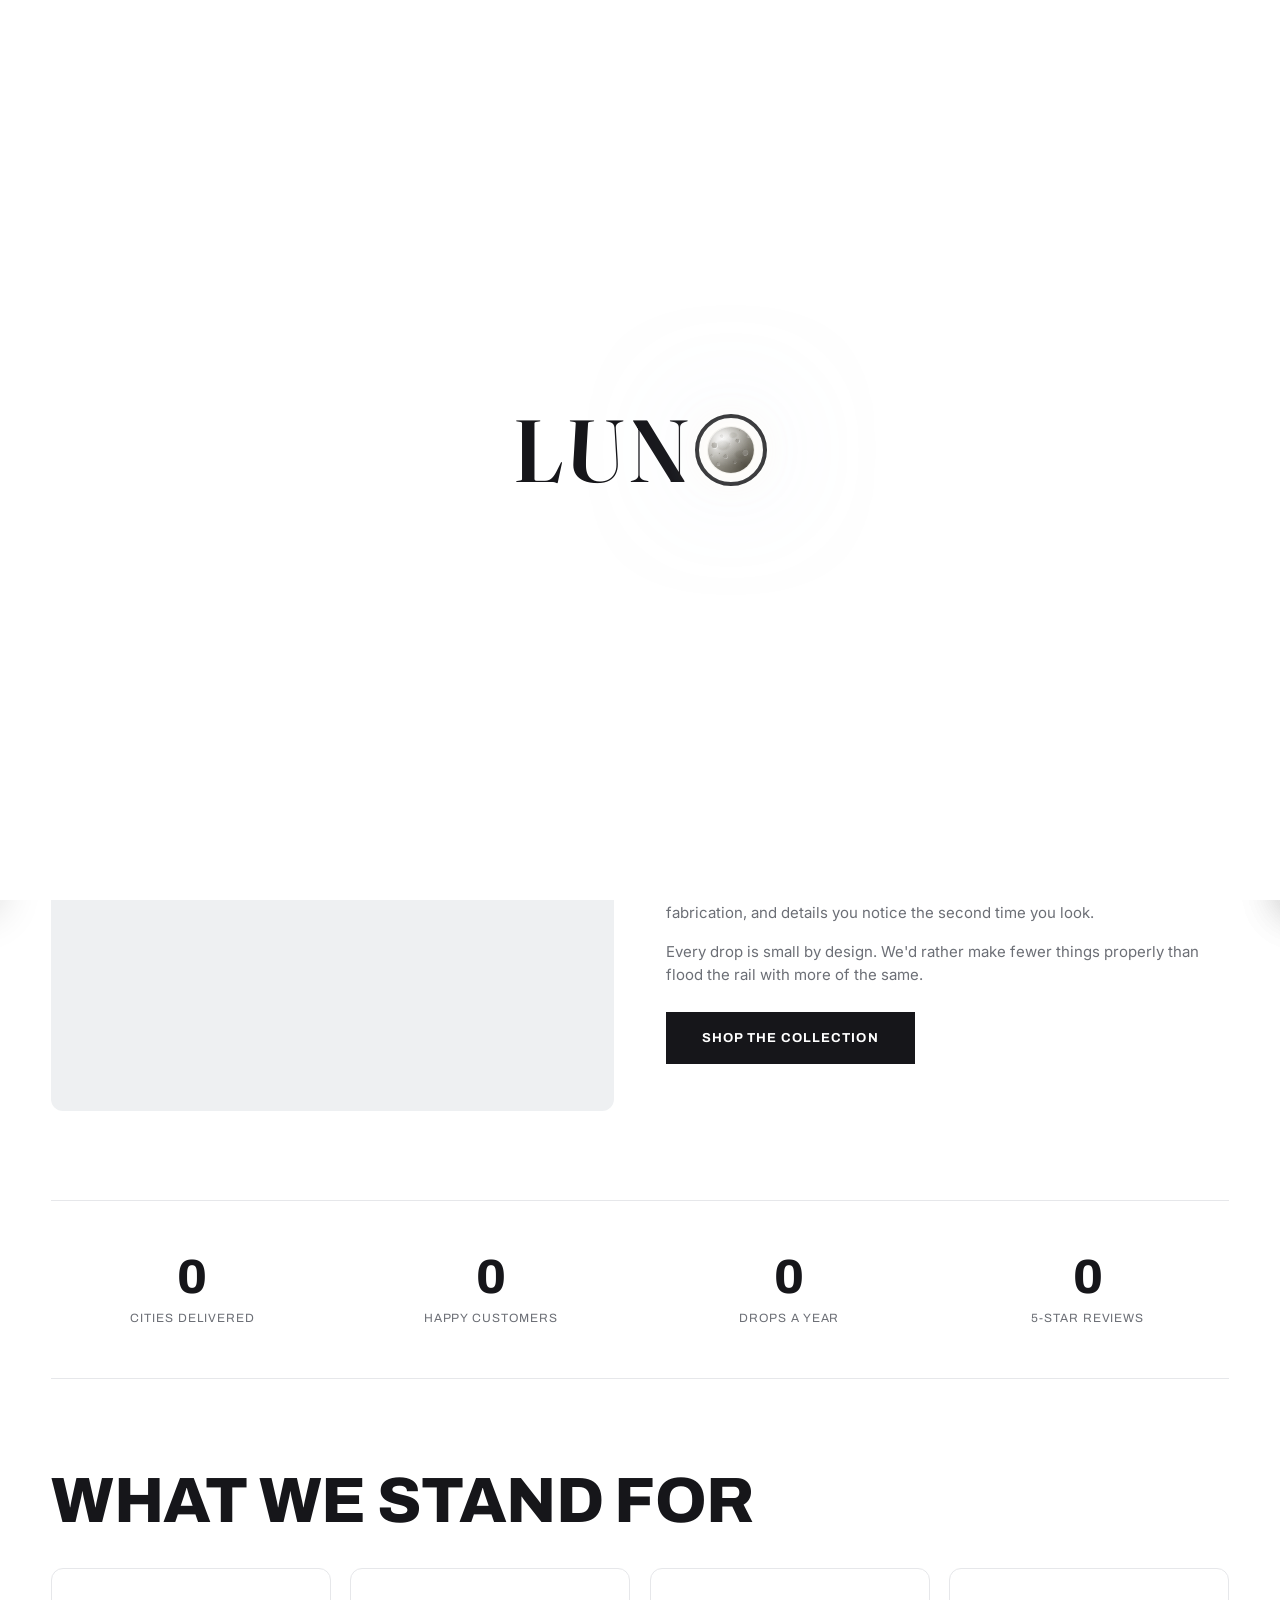
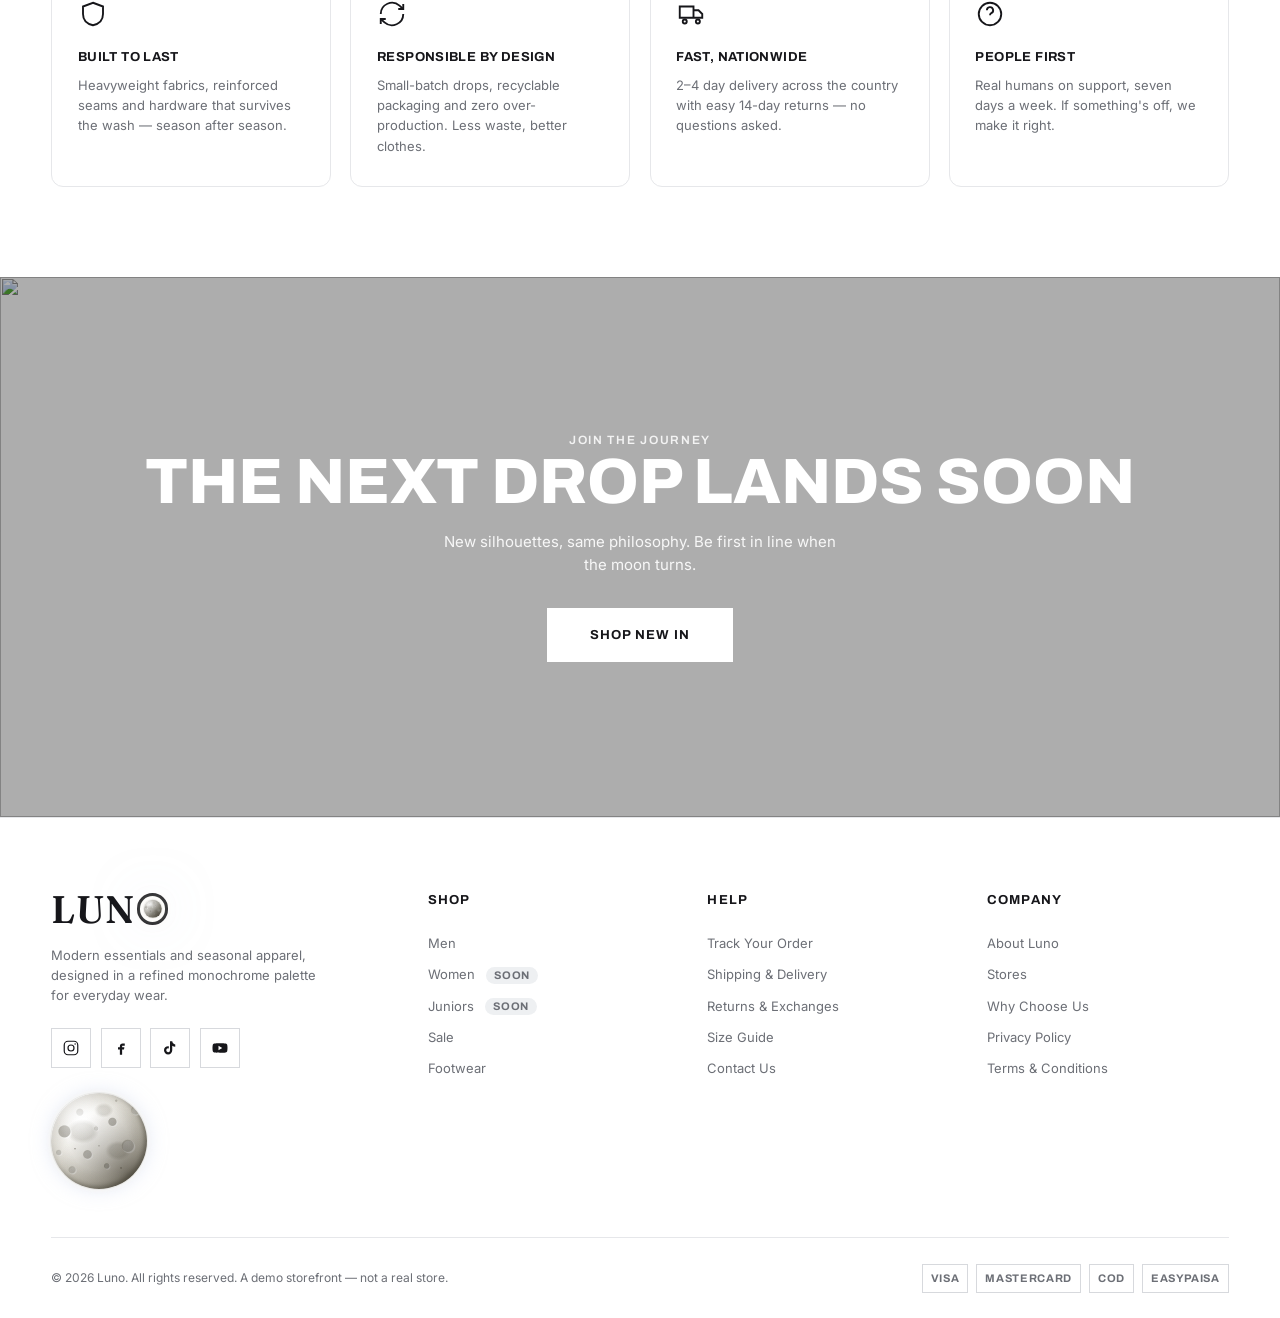
==== commit 641b98bb: ".." ====
--- a/about.html
+++ b/about.html
@@ -101,6 +101,7 @@
   <script src="assets/js/store.js"></script>
   <script src="assets/js/ui.js"></script>
   <script src="assets/js/footer.js"></script>
+  <script src="assets/js/moon3d.js"></script>
   <script src="assets/js/fx.js"></script>
 </body>
 </html>
--- a/assets/css/main.css
+++ b/assets/css/main.css
@@ -5,7 +5,7 @@
 /* ---------- Reset ---------- */
 *, *::before, *::after { box-sizing: border-box; }
 * { margin: 0; }
-html { -webkit-text-size-adjust: 100%; scroll-behavior: smooth; }
+html { -webkit-text-size-adjust: 100%; scroll-behavior: smooth; overflow-x: hidden; }
 body {
   font-family: var(--font-body);
   font-size: var(--fs-base);
@@ -14,6 +14,7 @@
   background: var(--bg);
   -webkit-font-smoothing: antialiased;
   text-rendering: optimizeLegibility;
+  overflow-x: hidden;
 }
 img, picture, svg { display: block; max-width: 100%; -webkit-user-drag: none; user-drag: none; }
 a { color: inherit; text-decoration: none; -webkit-user-drag: none; user-drag: none; }
@@ -112,7 +113,7 @@
 .logo {
   font-family: var(--font-logo);
   font-weight: 600;
-  font-size: 1.95rem;
+  font-size: 2.4rem;
   line-height: 1;
   color: var(--ink);
   display: inline-flex;
@@ -130,6 +131,16 @@
   border-radius: 50%;
   margin-left: 0.03em;
   vertical-align: middle;
+  /* Synced with logoOrbit (same 9s clock): the empty O thickens its
+     stroke while the moon is away, and relaxes when it docks back.
+     box-sizing is border-box, so the ring's outer size never shifts. */
+  animation: logoOStroke 9s linear infinite;
+}
+@keyframes logoOStroke {
+  0%, 55% { border-width: 3px; }
+  61%     { border-width: 5px; }
+  93%     { border-width: 5px; }
+  100%    { border-width: 3px; }
 }
 .logo__o > span:last-child { /* hide the actual "O" glyph */
   position: absolute;
@@ -146,6 +157,38 @@
   left: 50%;
   transform: translate(-50%, -50%);
   z-index: 1;
+  /* Rest inside the O (~5s), then orbit around "LUN" and return. */
+  animation: logoOrbit 9s linear infinite;
+}
+/* 0–55% ≈ 5s at rest; 55–100% ≈ 4s for one true elliptical orbit around
+   "LUN" (centre mid-word, rx 1.45em, ry 0.8em, sampled every 20° so the
+   path is a genuine curve, not line segments). Timing is linear — the
+   keyframe SPACING eases the sweep in and out. scale() fakes depth:
+   far side (top) smaller, near side (bottom) larger. */
+@keyframes logoOrbit {
+  0%, 55% { transform: translate(-50%, -50%) scale(1); }
+  59.6% { transform: translate(calc(-50% - 0.087em), calc(-50% - 0.274em)) scale(0.945); }
+  63%   { transform: translate(calc(-50% - 0.339em), calc(-50% - 0.514em)) scale(0.897); }
+  65.7% { transform: translate(calc(-50% - 0.725em), calc(-50% - 0.693em)) scale(0.861); }
+  68%   { transform: translate(calc(-50% - 1.198em), calc(-50% - 0.788em)) scale(0.842); }
+  70.1% { transform: translate(calc(-50% - 1.702em), calc(-50% - 0.788em)) scale(0.842); }
+  72%   { transform: translate(calc(-50% - 2.175em), calc(-50% - 0.693em)) scale(0.861); }
+  73.8% { transform: translate(calc(-50% - 2.561em), calc(-50% - 0.514em)) scale(0.897); }
+  75.6% { transform: translate(calc(-50% - 2.813em), calc(-50% - 0.274em)) scale(0.945); }
+  77.4% { transform: translate(calc(-50% - 2.9em), -50%) scale(1); }
+  79.2% { transform: translate(calc(-50% - 2.813em), calc(-50% + 0.274em)) scale(1.055); }
+  81%   { transform: translate(calc(-50% - 2.561em), calc(-50% + 0.514em)) scale(1.103); }
+  82.8% { transform: translate(calc(-50% - 2.175em), calc(-50% + 0.693em)) scale(1.139); }
+  84.7% { transform: translate(calc(-50% - 1.702em), calc(-50% + 0.788em)) scale(1.158); }
+  86.8% { transform: translate(calc(-50% - 1.198em), calc(-50% + 0.788em)) scale(1.158); }
+  89.1% { transform: translate(calc(-50% - 0.725em), calc(-50% + 0.693em)) scale(1.139); }
+  91.8% { transform: translate(calc(-50% - 0.339em), calc(-50% + 0.514em)) scale(1.103); }
+  95.2% { transform: translate(calc(-50% - 0.087em), calc(-50% + 0.274em)) scale(1.055); }
+  100%  { transform: translate(-50%, -50%) scale(1); }
+}
+@media (prefers-reduced-motion: reduce) {
+  .logo__o { animation: none; }
+  .logo__o .moon--o { animation: none; }
 }
 
 /* Nav */
@@ -529,6 +572,7 @@
 .mmenu__head { display: flex; align-items: center; justify-content: space-between; padding: 1.3rem 1.5rem; border-bottom: 1px solid var(--line); }
 .mmenu__body { padding: 1rem 1.5rem; }
 .mmenu__link { display: flex; align-items: center; justify-content: space-between; font-family: var(--font-display); font-weight: 800; text-transform: uppercase; font-size: 1.4rem; padding: 1rem 0; border-bottom: 1px solid var(--line); }
+.mmenu__link svg { width: 20px; height: 20px; flex-shrink: 0; }
 
 /* ---------- Product detail page ---------- */
 .pdp { display: grid; grid-template-columns: 1.15fr 1fr; gap: clamp(24px, 4vw, 64px); padding-block: 2rem; }
@@ -579,7 +623,7 @@
   .hamburger { display: grid; }
   .header__inner { grid-template-columns: auto 1fr auto; }
   .header__left { gap: 0.5rem; }
-  .logo { font-size: 1.55rem; }
+  .logo { font-size: 1.85rem; }
   .newsletter__inner { grid-template-columns: 1fr; }
   .footer__top { grid-template-columns: 1fr 1fr; }
   .pdp { grid-template-columns: 1fr; }
@@ -599,6 +643,12 @@
   .pdp__thumbs { flex-direction: row; }
   .btn { padding: 0.85rem 1.5rem; }
   .btn--lg { padding: 0 1.8rem; height: 54px; }
+  .hero__title { font-size: clamp(1.8rem, 10vw, 3rem); word-break: break-word; }
+  .lookbook__title { font-size: clamp(1.6rem, 7vw, 2.4rem); word-break: break-word; }
+  .mmenu__link { font-size: 1.1rem; padding: 0.85rem 0; }
+  .fear-title { font-size: clamp(1.2rem, 5vw, 1.6rem); }
+  .toolbar { flex-wrap: wrap; }
+  .prod__badge { font-size: 0.6rem; padding: 0.2rem 0.4rem; }
 }
 
 /* ============================================================
@@ -696,62 +746,70 @@
   -webkit-user-select: none;
   touch-action: none;
 
-  /* Default theme: Dark Moon (for black/dark text) - charcoal-silver, blends beautifully with black letters */
-  --moon-bg: radial-gradient(circle at 32% 30%, #565b64 0%, #353a42 40%, #1c2026 72%, #0e1014 100%);
-  --moon-shadow-inset: 
-    inset -0.16em -0.16em 0.3em rgba(0, 0, 0, 0.85),
-    inset 0.05em 0.05em 0.14em rgba(255, 255, 255, 0.07),
-    0 0 0 1px rgba(0, 0, 0, 0.06);
-  --moon-crater-1: rgba(255, 255, 255, 0.26);
-  --moon-crater-2: rgba(255, 255, 255, 0.18);
-  --moon-crater-3: rgba(255, 255, 255, 0.22);
-  --moon-crater-4: rgba(255, 255, 255, 0.15);
-  --moon-crater-5: rgba(255, 255, 255, 0.20);
-  --moon-shading:
-    radial-gradient(circle at 30% 26%, rgba(255, 255, 255, 0.06), transparent 42%),
-    radial-gradient(circle at 76% 80%, rgba(0, 0, 0, 0.75), transparent 55%);
-  --moon-limb: rgba(0, 0, 0, 0.55);
-  --moon-limb-2: rgba(0, 0, 0, 0.82);
+  /* Single theme: realistic white moon — neutral lunar greys with a
+     sunlit upper-left, a soft terminator, and a gentle moonlight glow. */
+  --moon-bg: radial-gradient(circle at 32% 30%, #ffffff 0%, #f1efe9 36%, #d7d3c8 66%, #a5a193 100%);
+  --moon-shadow-inset:
+    inset -0.16em -0.16em 0.3em rgba(52, 48, 38, 0.45),
+    inset 0.05em 0.05em 0.14em rgba(255, 255, 255, 0.9),
+    0 0 0 1px rgba(0, 0, 0, 0.05),
+    0 0 0.45em rgba(255, 250, 235, 0.85),
+    0 0 1.3em rgba(196, 208, 238, 0.5);
+  --moon-crater-1: rgba(104, 100, 88, 0.52);
+  --moon-crater-2: rgba(104, 100, 88, 0.36);
+  --moon-crater-3: rgba(104, 100, 88, 0.46);
+  --moon-crater-4: rgba(104, 100, 88, 0.29);
+  --moon-crater-5: rgba(104, 100, 88, 0.33);
+  --moon-crater-rim: rgba(255, 255, 255, 0.62);
+  --moon-mare: rgba(118, 114, 100, 0.26);
+  --moon-limb: rgba(78, 72, 55, 0.28);
+  --moon-limb-2: rgba(54, 49, 36, 0.5);
 
   background: var(--moon-bg);
   box-shadow: var(--moon-shadow-inset);
   transition: background var(--dur) var(--ease), box-shadow var(--dur) var(--ease);
-}
-
-/* Light Moon style (for white/light text, e.g., overlay header) & decorative brand footer moon */
-.header--overlay .logo .moon,
-.footer__moon .moon {
-  --moon-bg: radial-gradient(circle at 32% 30%, #ffffff 0%, #f4eee3 40%, #dfd5be 72%, #c3b8a1 100%);
-  --moon-shadow-inset: 
-    inset -0.16em -0.16em 0.3em rgba(60, 52, 34, 0.4),
-    inset 0.05em 0.05em 0.14em rgba(255, 255, 255, 0.25),
-    0 0 0 1px rgba(0, 0, 0, 0.06);
-  --moon-crater-1: rgba(120, 108, 86, 0.55);
-  --moon-crater-2: rgba(120, 108, 86, 0.40);
-  --moon-crater-3: rgba(120, 108, 86, 0.50);
-  --moon-crater-4: rgba(120, 108, 86, 0.32);
-  --moon-crater-5: rgba(120, 108, 86, 0.35);
-  --moon-shading:
-    radial-gradient(circle at 30% 26%, rgba(255, 255, 255, 0.20), transparent 42%),
-    radial-gradient(circle at 76% 80%, rgba(38, 30, 16, 0.50), transparent 55%);
-  --moon-limb: rgba(74, 60, 36, 0.30);
-  --moon-limb-2: rgba(52, 42, 24, 0.52);
 }
 
 /* Scrolling crater surface -> continuous axial spin (GPU transform) */
 .moon::before {
   content: '';
   position: absolute; top: 0; left: 0; height: 200%; width: 200%;
+  /* Layer order: crater pits first (on top), their sunlit rim crescents
+     just beneath (offset +1% toward lower-right so only a lit sliver
+     shows — concave craters lit from the upper-left), then fine debris,
+     then the broad dark maria underneath everything. */
   background-image:
-    radial-gradient(circle at 12% 42%, var(--moon-crater-1) 0 6%, transparent 7%),
-    radial-gradient(circle at 30% 22%, var(--moon-crater-2) 0 3.5%, transparent 4.5%),
-    radial-gradient(circle at 38% 66%, var(--moon-crater-3) 0 5%, transparent 6%),
-    radial-gradient(circle at 46% 38%, var(--moon-crater-4) 0 2.5%, transparent 3.5%),
-    radial-gradient(circle at 22% 82%, var(--moon-crater-5) 0 3%, transparent 4%),
-    radial-gradient(circle at 65% 30%, var(--moon-crater-1) 0 4.5%, transparent 5.5%),
-    radial-gradient(circle at 80% 55%, var(--moon-crater-2) 0 6.5%, transparent 7.5%),
-    radial-gradient(circle at 58% 75%, var(--moon-crater-3) 0 3%, transparent 4%),
-    radial-gradient(circle at 88% 20%, var(--moon-crater-4) 0 4%, transparent 5%);
+    /* crater pits */
+    radial-gradient(circle at 14% 40%, var(--moon-crater-1) 0 5.5%, transparent 6.5%),
+    radial-gradient(circle at 30% 20%, var(--moon-crater-2) 0 3%, transparent 4%),
+    radial-gradient(circle at 38% 64%, var(--moon-crater-3) 0 4.5%, transparent 5.5%),
+    radial-gradient(circle at 47% 37%, var(--moon-crater-4) 0 2.2%, transparent 3.2%),
+    radial-gradient(circle at 22% 80%, var(--moon-crater-5) 0 2.8%, transparent 3.8%),
+    radial-gradient(circle at 64% 30%, var(--moon-crater-1) 0 4%, transparent 5%),
+    radial-gradient(circle at 80% 55%, var(--moon-crater-2) 0 6%, transparent 7%),
+    radial-gradient(circle at 58% 76%, var(--moon-crater-3) 0 2.5%, transparent 3.5%),
+    radial-gradient(circle at 88% 18%, var(--moon-crater-4) 0 3.2%, transparent 4.2%),
+    radial-gradient(circle at 8% 62%, var(--moon-crater-5) 0 2%, transparent 3%),
+    /* sunlit rim crescents (offset lower-right of each pit) */
+    radial-gradient(circle at 15.1% 41.2%, var(--moon-crater-rim) 0 5.5%, transparent 6.7%),
+    radial-gradient(circle at 31.1% 21.1%, var(--moon-crater-rim) 0 3%, transparent 4.2%),
+    radial-gradient(circle at 39.1% 65.1%, var(--moon-crater-rim) 0 4.5%, transparent 5.7%),
+    radial-gradient(circle at 47.9% 37.9%, var(--moon-crater-rim) 0 2.2%, transparent 3.4%),
+    radial-gradient(circle at 22.9% 80.9%, var(--moon-crater-rim) 0 2.8%, transparent 4%),
+    radial-gradient(circle at 65% 31%, var(--moon-crater-rim) 0 4%, transparent 5.2%),
+    radial-gradient(circle at 81.2% 56.2%, var(--moon-crater-rim) 0 6%, transparent 7.2%),
+    radial-gradient(circle at 58.9% 76.9%, var(--moon-crater-rim) 0 2.5%, transparent 3.7%),
+    radial-gradient(circle at 88.9% 18.9%, var(--moon-crater-rim) 0 3.2%, transparent 4.4%),
+    radial-gradient(circle at 8.8% 62.8%, var(--moon-crater-rim) 0 2%, transparent 3.2%),
+    /* fine debris speckle */
+    radial-gradient(circle at 50% 55%, var(--moon-crater-4) 0 0.8%, transparent 1.6%),
+    radial-gradient(circle at 73% 78%, var(--moon-crater-2) 0 0.7%, transparent 1.4%),
+    radial-gradient(circle at 25% 58%, var(--moon-crater-3) 0 0.6%, transparent 1.3%),
+    radial-gradient(circle at 68% 8%, var(--moon-crater-5) 0 0.7%, transparent 1.4%),
+    /* maria — broad soft dark plains */
+    radial-gradient(ellipse 20% 15% at 33% 40%, var(--moon-mare) 0 55%, transparent 85%),
+    radial-gradient(ellipse 16% 12% at 70% 60%, var(--moon-mare) 0 55%, transparent 85%),
+    radial-gradient(ellipse 12% 9% at 55% 18%, var(--moon-mare) 0 50%, transparent 85%);
   background-size: 50% 50%;
   background-repeat: repeat;
   animation: moonroll 9s linear infinite;
@@ -761,12 +819,18 @@
 .moon::after {
   content: '';
   position: absolute; inset: 0; border-radius: 50%;
-  /* Limb (edge) darkening on top gives the 3D sphere read: surface
-     features fade around the rim as they "rotate" away from view. */
+  /* Four lighting layers, top to bottom:
+     1. specular kiss on the sunlit crest (upper-left)
+     2. broad sunlit wash falling off across the day side
+     3. terminator — soft day-to-night falloff toward the lower-right
+     4. multi-stop limb darkening so surface features fade as the
+        sphere curves away from view */
   background:
-    radial-gradient(circle at 50% 50%, transparent 50%,
-      var(--moon-limb, rgba(0, 0, 0, 0.5)) 86%, var(--moon-limb-2, rgba(0, 0, 0, 0.72)) 100%),
-    var(--moon-shading);
+    radial-gradient(circle at 29% 24%, rgba(255, 255, 255, 0.55), transparent 24%),
+    radial-gradient(circle at 33% 28%, rgba(255, 255, 255, 0.25), transparent 58%),
+    radial-gradient(circle at 80% 84%, rgba(38, 34, 24, 0.5), transparent 62%),
+    radial-gradient(circle at 50% 50%, transparent 44%,
+      rgba(78, 72, 55, 0.12) 62%, var(--moon-limb) 82%, var(--moon-limb-2) 98%);
   pointer-events: none;
   transition: background var(--dur) var(--ease);
 }
@@ -781,6 +845,38 @@
 .moon.is-grabbing {
   cursor: grabbing;
   transition: none !important;
+}
+
+/* ---------- Real 3D moon (assets/3d/moon.glb via <model-viewer>) ----------
+   The GLB canvas sits inside the round .moon wrapper (clipped by its
+   border-radius + overflow:hidden, keeping the glow box-shadow). The
+   painted CSS surface stays visible as the loading placeholder, then
+   fades out shortly after the model fades in. */
+.moon--3d model-viewer {
+  position: absolute;
+  inset: -10%;
+  width: 120%;
+  height: 120%;
+  background: transparent;
+  --poster-color: transparent;
+  --progress-bar-color: transparent;
+  opacity: 0;
+  transition: opacity 0.7s var(--ease);
+  cursor: grab;
+}
+.moon--3d.moon--3d-ready model-viewer { opacity: 1; }
+.moon--3d.moon--3d-ready::before,
+.moon--3d.moon--3d-ready::after {
+  opacity: 0;
+  transition: opacity 0.4s var(--ease) 0.5s;
+}
+/* Mini 3D moons (logo "O" + loader): the CSS orbit/roll animations on the
+   element drive position, model-viewer only spins the sphere. Clicks pass
+   straight through to the logo link — no drag capture, no grab cursor. */
+.moon--3d-mini model-viewer {
+  pointer-events: none;
+  cursor: inherit;
+  --poster-color: transparent;
 }
 @keyframes moonroll { to { transform: translate(-50%, 0); } }
 
@@ -826,7 +922,7 @@
 
 /* Decorative brand moon in the footer */
 .footer__moon { margin-top: 1.6rem; }
-.footer__moon .moon { width: 64px; height: 64px; }
+.footer__moon .moon { width: 96px; height: 96px; }
 
 /* ============================================================
    Motion FX: scroll reveals + pointer tilt (html.fx set by fx.js)
@@ -1000,3 +1096,34 @@
   .wa-fab:hover { width: 50px; }
   .wa-fab__label { display: none; }
 }
+
+/* ---------- Category Navigation ---------- */
+.cat-nav {
+  display: flex;
+  justify-content: space-between;
+  gap: 1.5rem;
+  margin: 3rem 0 1rem;
+  padding-top: 2rem;
+  border-top: 1px solid var(--line);
+}
+.cat-nav__btn {
+  display: inline-flex;
+  align-items: center;
+  gap: 0.5rem;
+  font-weight: 500;
+  min-width: 140px;
+}
+.cat-nav__btn svg {
+  width: 1.2rem;
+  height: 1.2rem;
+}
+@media (max-width: 620px) {
+  .cat-nav {
+    flex-direction: column;
+    gap: 1rem;
+  }
+  .cat-nav__btn {
+    width: 100%;
+    justify-content: center;
+  }
+}
